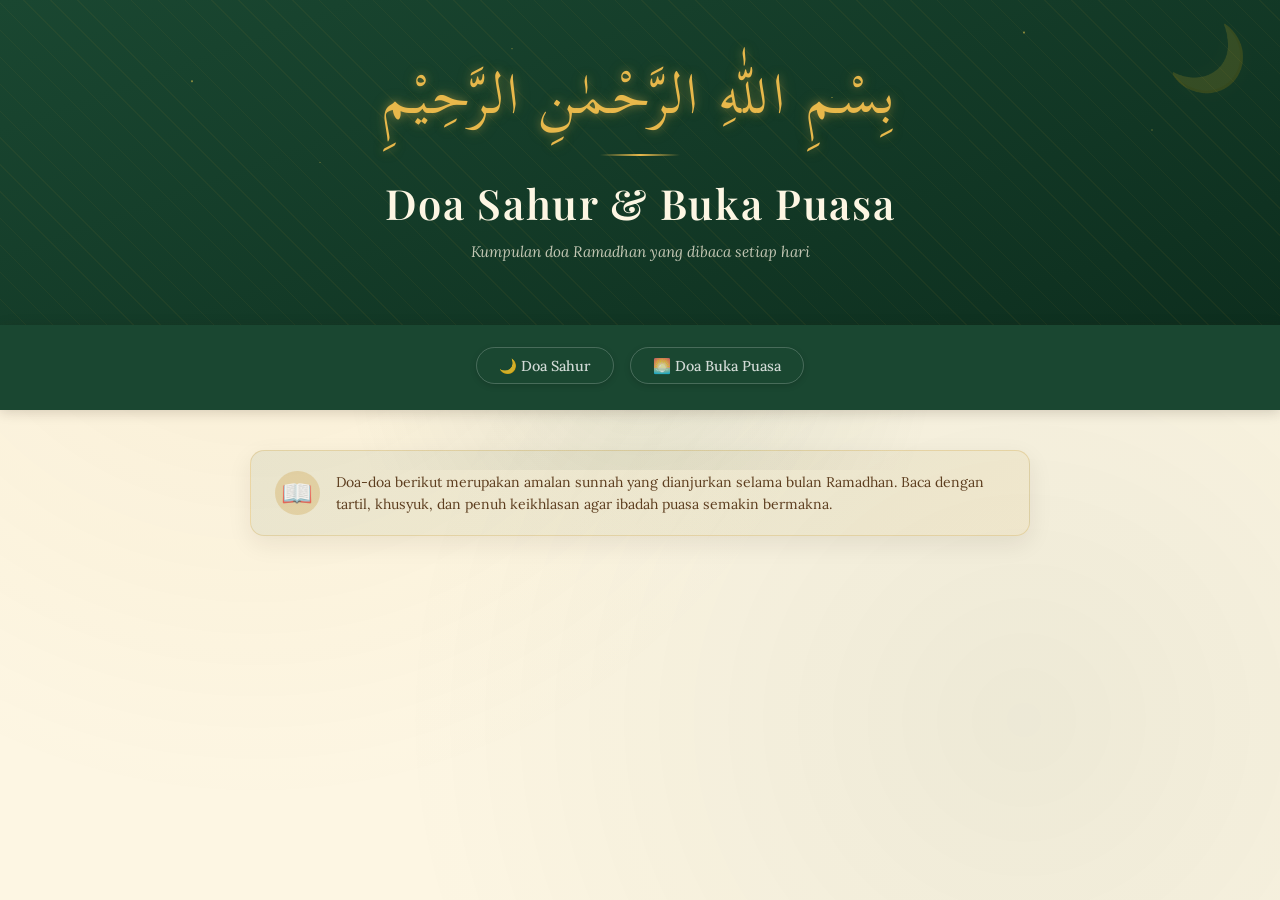
==== index.html @ 4828fefb "add info banner" ====
<!doctype html>
<html lang="id">
  <head>
    <meta charset="UTF-8" />
    <meta name="viewport" content="width=device-width, initial-scale=1.0" />
    <title>Ramadhan 2026</title>
    <link
      href="https://fonts.googleapis.com/css2?family=Scheherazade+New:wght@400;700&family=Lateef:wght@400;700&family=Playfair+Display:ital,wght@0,600;1,400&family=Lora:ital,wght@0,400;0,500;1,400&display=swap"
      rel="stylesheet"
    />
    <link rel="stylesheet" href="public/css/style.css" />
  </head>
  <body>
    <header>
      <div class="header-stars"></div>
      <div class="header-arabic">بِسْمِ اللّٰهِ الرَّحْمٰنِ الرَّحِيْمِ</div>
      <div class="gold-divider"></div>
      <h1>Doa Sahur &amp; Buka Puasa</h1>
      <p class="subtitle">Kumpulan doa Ramadhan yang dibaca setiap hari</p>
    </header>

    <nav class="nav-tabs" aria-label="Navigasi doa">
      <a href="#sahur">🌙 Doa Sahur</a>
      <a href="#buka">🌅 Doa Buka Puasa</a>
    </nav>
    
    <main>
      <div class="info-banner">
        <span class="icon">📖</span>
        <p>
          Doa-doa berikut merupakan amalan sunnah yang dianjurkan selama bulan
          Ramadhan. Baca dengan tartil, khusyuk, dan penuh keikhlasan agar
          ibadah puasa semakin bermakna.
        </p>
      </div>
    </main>
  </body>
</html>
---- public/css/style.css ----
:root {
  --cream: #fdf6e3;
  --parchment: #f5e6c8;
  --gold: #c8972a;
  --gold-lt: #e8b84b;
  --green: #1a4731;
  --green-md: #2d6a4f;
  --green-lt: #52b788;
  --text: #2c1a0e;
  --text-lt: #5c3d1e;
  --shadow: rgba(44, 26, 14, 0.18);
}

*,
*::before,
*::after {
  box-sizing: border-box;
  margin: 0;
  padding: 0;
}
::-webkit-scrollbar {
  width: 0;
}

html {
  scroll-behavior: smooth;
}

body {
  font-family: "Lora", Georgia, serif;
  background-color: var(--cream);
  color: var(--text);
  min-height: 100vh;
  overflow-x: hidden;
}

body::before {
  content: "";
  position: fixed;
  inset: 0;
  background-image:
    radial-gradient(
      circle at 20% 20%,
      rgba(200, 151, 42, 0.08) 0%,
      transparent 50%
    ),
    radial-gradient(
      circle at 80% 80%,
      rgba(29, 71, 49, 0.07) 0%,
      transparent 50%
    );
  pointer-events: none;
  z-index: 0;
}

header {
  position: relative;
  background: linear-gradient(160deg, var(--green) 0%, #0d2e1e 100%);
  color: var(--cream);
  text-align: center;
  padding: 3.5rem 1.5rem 4rem;
  overflow: hidden;
  z-index: 1;
}

header::before {
  content: "";
  position: absolute;
  inset: 0;
  background: repeating-linear-gradient(
    45deg,
    transparent,
    transparent 18px,
    rgba(200, 151, 42, 0.06) 18px,
    rgba(200, 151, 42, 0.06) 19px
  );
}

header::after {
  content: "🌙";
  text-shadow: 0 0 20px rgba(232, 184, 75, 0.2);
  filter: blur(0.5px);
  opacity: 0.08;
  position: absolute;
  top: 1rem;
  right: 2rem;
  font-size: 4rem;
  opacity: 0.15;
  color: var(--gold-lt);
}

.header-stars {
  position: absolute;
  top: 0;
  left: 0;
  right: 0;
  height: 100%;
  background-image:
    radial-gradient(
      1.5px 1.5px at 15% 25%,
      rgba(255, 215, 80, 0.7) 0%,
      transparent 100%
    ),
    radial-gradient(
      1px 1px at 40% 15%,
      rgba(255, 215, 80, 0.5) 0%,
      transparent 100%
    ),
    radial-gradient(
      1px 1px at 65% 30%,
      rgba(255, 215, 80, 0.6) 0%,
      transparent 100%
    ),
    radial-gradient(
      1.5px 1.5px at 80% 10%,
      rgba(255, 215, 80, 0.7) 0%,
      transparent 100%
    ),
    radial-gradient(
      1px 1px at 25% 50%,
      rgba(255, 215, 80, 0.4) 0%,
      transparent 100%
    ),
    radial-gradient(
      1px 1px at 90% 40%,
      rgba(255, 215, 80, 0.5) 0%,
      transparent 100%
    );
  pointer-events: none;
}

.header-arabic {
  font-family: "Scheherazade New", serif;
  text-shadow:
    0 0 8px rgba(232, 184, 75, 0.4),
    0 0 16px rgba(232, 184, 75, 0.25);
  font-size: clamp(2rem, 6vw, 3.5rem);
  color: var(--gold-lt);
  letter-spacing: 0.05em;
  line-height: 1.4;
  margin-bottom: 0.5rem;
  position: relative;
}

header h1 {
  font-family: "Playfair Display", serif;
  font-size: clamp(1.6rem, 4vw, 2.6rem);
  font-weight: 600;
  letter-spacing: 0.04em;
  position: relative;
}

header p.subtitle {
  margin-top: 0.75rem;
  font-size: 0.95rem;
  opacity: 0.75;
  font-style: italic;
  position: relative;
}

.gold-divider {
  width: 80px;
  height: 2px;
  background: linear-gradient(90deg, transparent, var(--gold-lt), transparent);
  margin: 1.2rem auto;
}

.nav-tabs {
  display: flex;
  background: linear-gradient(to bottom, #123d2a 0%, var(--green) 100%);
  justify-content: center;
  gap: 1rem;
  padding: 1.5rem 1rem;
  background: var(--green);
  position: sticky;
  top: 0;
  z-index: 100;
  box-shadow: 0 2px 12px var(--shadow);
}

.nav-tabs a {
  display: inline-flex;
  transform: translateY(-2px);
  box-shadow: 0 2px 6px rgba(0, 0, 0, 0.15);
  align-items: center;
  gap: 0.5rem;
  padding: 0.55rem 1.4rem;
  border-radius: 50px;
  text-decoration: none;
  font-family: "Lora", serif;
  font-size: 0.9rem;
  font-weight: 500;
  color: rgba(255, 255, 255, 0.8);
  border: 1.5px solid rgba(255, 255, 255, 0.2);
  transition: all 0.25s;
}

.nav-tabs a:hover,
.nav-tabs a.active {
  background: var(--gold);
  color: #fff;
  border-color: var(--gold);
  box-shadow: 0 4px 14px rgba(200, 151, 42, 0.35);
}

main {
  position: relative;
  z-index: 1;
  max-width: 820px;
  margin: 0 auto;
  padding: 2.5rem 1.25rem 4rem;
  display: flex;
  flex-direction: column;
  gap: 3rem;
}

main::before {
  content: "";
  position: absolute;
  top: -60px;
  left: 0;
  right: 0;
  height: 120px;
  background: radial-gradient(
    circle at top,
    rgba(29, 71, 49, 0.1),
    transparent 70%
  );
  pointer-events: none;
}

.info-banner {
  box-shadow: 0 8px 24px rgba(44, 26, 14, 0.08);
  background: linear-gradient(
    135deg,
    rgba(29, 71, 49, 0.08),
    rgba(200, 151, 42, 0.08)
  );
  border: 1px solid rgba(200, 151, 42, 0.25);
  border-radius: 14px;
  padding: 1.2rem 1.5rem;
  display: flex;
  align-items: center;
  gap: 1rem;
  font-size: 0.88rem;
  color: var(--text-lt);
  line-height: 1.6;
}

.info-banner span.icon {
  display: inline-flex; 
  align-items: center;
  justify-content: center;
  width: 2.8rem; 
  height: 2.8rem;
  font-size: 1.6rem;
  flex-shrink: 0;
  background: rgba(200, 150, 42, 0.31);
  border-radius: 50%;
  opacity: 0.85;
}
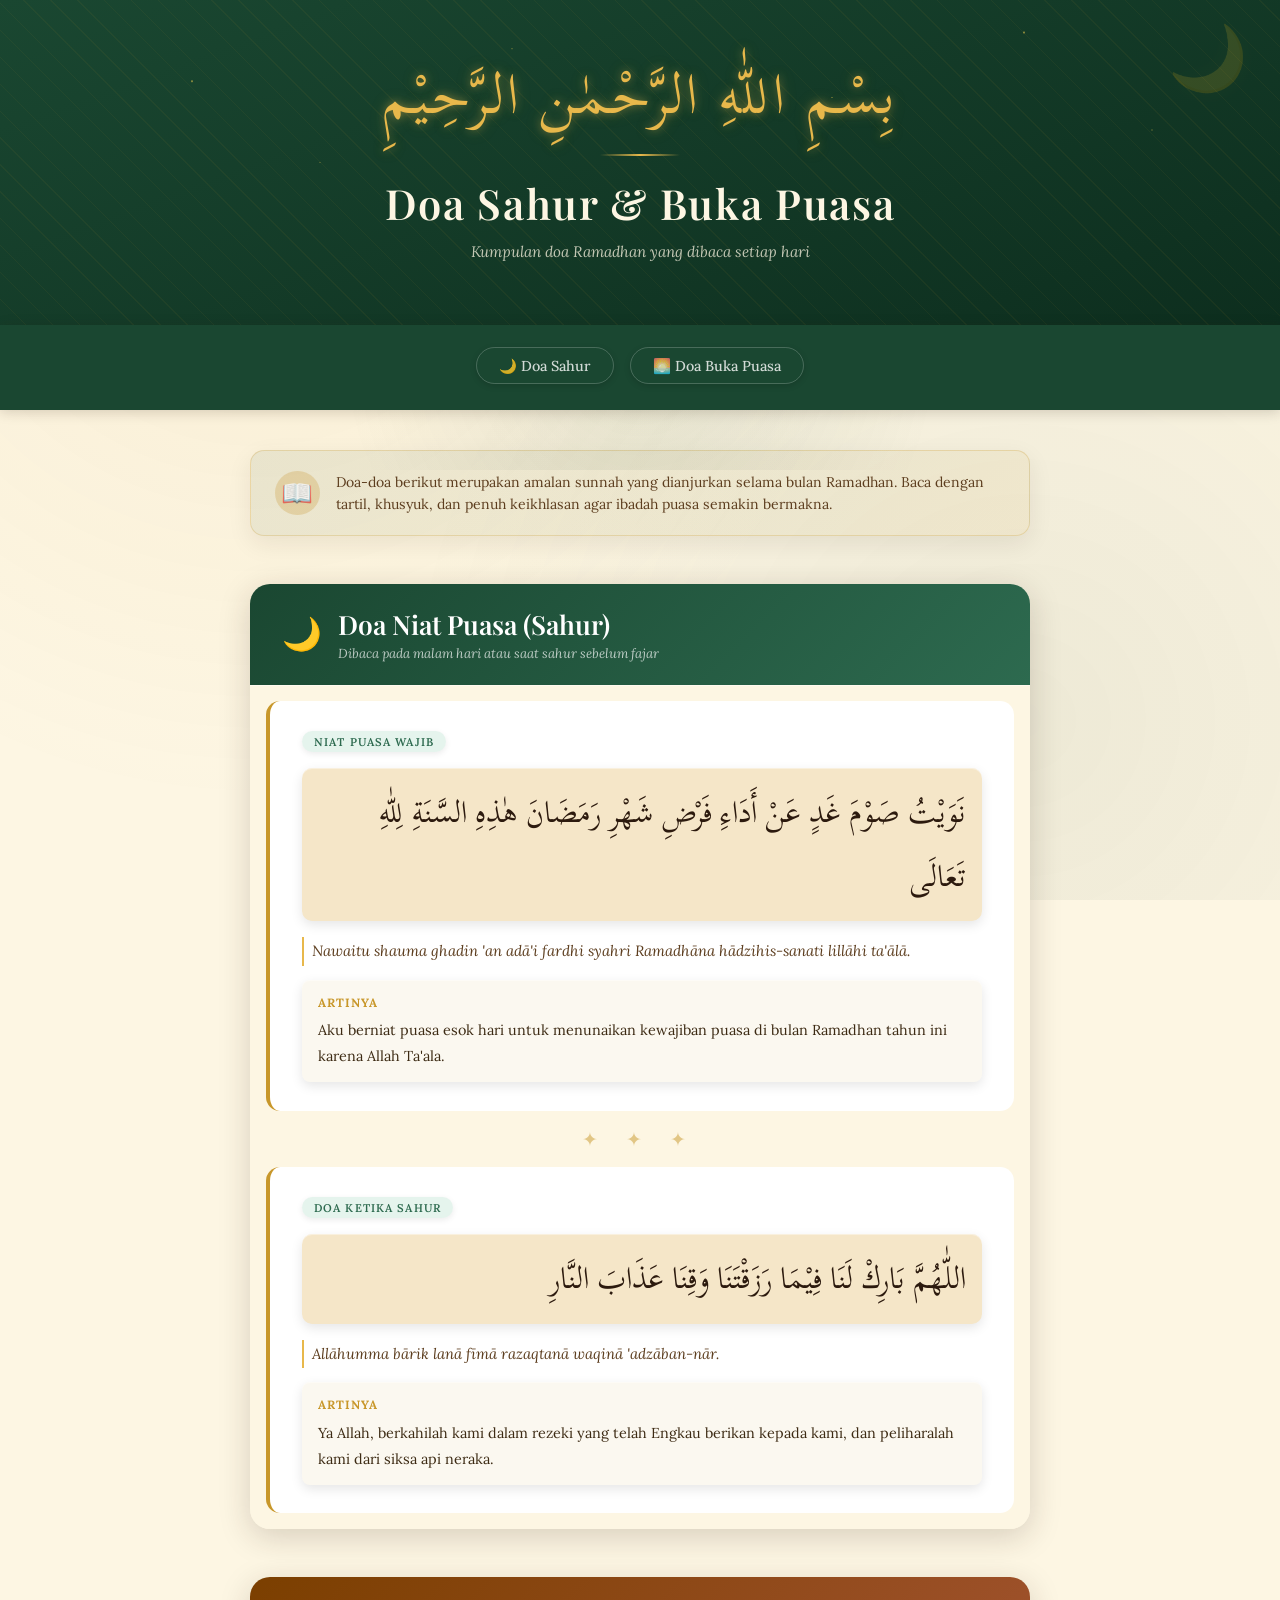
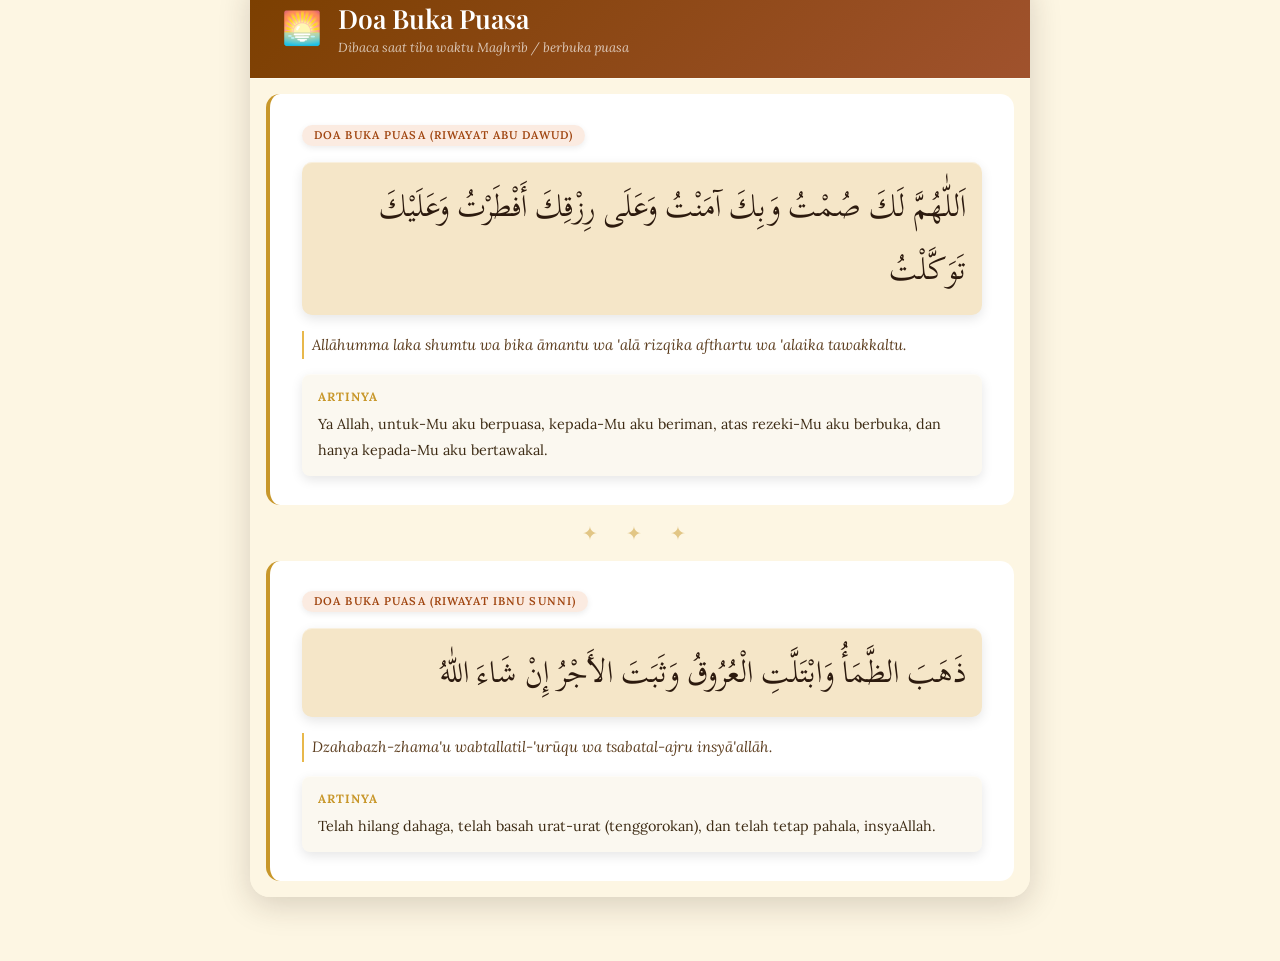
==== commit 53b94a5d: "add doa sahur and buka" ====
--- a/index.html
+++ b/index.html
@@ -23,7 +23,7 @@
       <a href="#sahur">🌙 Doa Sahur</a>
       <a href="#buka">🌅 Doa Buka Puasa</a>
     </nav>
-    
+
     <main>
       <div class="info-banner">
         <span class="icon">📖</span>
@@ -33,6 +33,106 @@
           ibadah puasa semakin bermakna.
         </p>
       </div>
+
+      <section class="doa-section" id="sahur" aria-labelledby="heading-sahur">
+        <div class="section-header section-header--sahur">
+          <div class="section-icon">🌙</div>
+          <div class="section-title-wrap">
+            <h2 id="heading-sahur">Doa Niat Puasa (Sahur)</h2>
+            <p>Dibaca pada malam hari atau saat sahur sebelum fajar</p>
+          </div>
+        </div>
+
+        <div class="section-body">
+          <article class="doa-card doa-card--sahur">
+            <span class="doa-badge doa-badge--sahur">Niat Puasa Wajib</span>
+            <p class="doa-arabic">
+              نَوَيْتُ صَوْمَ غَدٍ عَنْ أَدَاءِ فَرْضِ شَهْرِ رَمَضَانَ هٰذِهِ
+              السَّنَةِ لِلّٰهِ تَعَالَى
+            </p>
+            <p class="doa-latin">
+              Nawaitu shauma ghadin 'an adā'i fardhi syahri Ramadhāna
+              hādzihis-sanati lillāhi ta'ālā.
+            </p>
+            <div class="doa-translation">
+              <strong>Artinya</strong>
+              Aku berniat puasa esok hari untuk menunaikan kewajiban puasa di
+              bulan Ramadhan tahun ini karena Allah Ta'ala.
+            </div>
+          </article>
+
+          <div class="ornament">✦ ✦ ✦</div>
+
+          <article class="doa-card doa-card--sahur">
+            <span class="doa-badge doa-badge--sahur">Doa Ketika Sahur</span>
+            <p class="doa-arabic">
+              اللّٰهُمَّ بَارِكْ لَنَا فِيْمَا رَزَقْتَنَا وَقِنَا عَذَابَ
+              النَّارِ
+            </p>
+            <p class="doa-latin">
+              Allāhumma bārik lanā fīmā razaqtanā waqinā 'adzāban-nār.
+            </p>
+            <div class="doa-translation">
+              <strong>Artinya</strong>
+              Ya Allah, berkahilah kami dalam rezeki yang telah Engkau berikan
+              kepada kami, dan peliharalah kami dari siksa api neraka.
+            </div>
+          </article>
+        </div>
+      </section>
+
+      <section class="doa-section" id="buka" aria-labelledby="heading-buka">
+        <div class="section-header section-header--buka">
+          <div class="section-icon">🌅</div>
+          <div class="section-title-wrap">
+            <h2 id="heading-buka">Doa Buka Puasa</h2>
+            <p>Dibaca saat tiba waktu Maghrib / berbuka puasa</p>
+          </div>
+        </div>
+
+        <div class="section-body">
+          <!-- Doa 1 -->
+          <article class="doa-card doa-card--buka">
+            <span class="doa-badge doa-badge--buka"
+              >Doa Buka Puasa (Riwayat Abu Dawud)</span
+            >
+            <p class="doa-arabic">
+              اَللّٰهُمَّ لَكَ صُمْتُ وَبِكَ آمَنْتُ وَعَلَى رِزْقِكَ أَفْطَرْتُ
+              وَعَلَيْكَ تَوَكَّلْتُ
+            </p>
+            <p class="doa-latin">
+              Allāhumma laka shumtu wa bika āmantu wa 'alā rizqika afthartu wa
+              'alaika tawakkaltu.
+            </p>
+            <div class="doa-translation">
+              <strong>Artinya</strong>
+              Ya Allah, untuk-Mu aku berpuasa, kepada-Mu aku beriman, atas
+              rezeki-Mu aku berbuka, dan hanya kepada-Mu aku bertawakal.
+            </div>
+          </article>
+
+          <div class="ornament">✦ ✦ ✦</div>
+
+          <!-- Doa 2 -->
+          <article class="doa-card doa-card--buka">
+            <span class="doa-badge doa-badge--buka"
+              >Doa Buka Puasa (Riwayat Ibnu Sunni)</span
+            >
+            <p class="doa-arabic">
+              ذَهَبَ الظَّمَأُ وَابْتَلَّتِ الْعُرُوقُ وَثَبَتَ الأَجْرُ إِنْ
+              شَاءَ اللّٰهُ
+            </p>
+            <p class="doa-latin">
+              Dzahabazh-zhama'u wabtallatil-'urūqu wa tsabatal-ajru insyā'allāh.
+            </p>
+            <div class="doa-translation">
+              <strong>Artinya</strong>
+              Telah hilang dahaga, telah basah urat-urat (tenggorokan), dan
+              telah tetap pahala, insyaAllah.
+            </div>
+          </article>
+        </div>
+      </section>
     </main>
   </body>
 </html>
--- a/public/css/style.css
+++ b/public/css/style.css
@@ -248,10 +248,10 @@
 }
 
 .info-banner span.icon {
-  display: inline-flex; 
+  display: inline-flex;
   align-items: center;
   justify-content: center;
-  width: 2.8rem; 
+  width: 2.8rem;
   height: 2.8rem;
   font-size: 1.6rem;
   flex-shrink: 0;
@@ -259,3 +259,151 @@
   border-radius: 50%;
   opacity: 0.85;
 }
+
+.doa-section {
+  border-radius: 20px;
+  overflow: hidden;
+  box-shadow: 0 8px 32px var(--shadow);
+}
+
+.section-header {
+  display: flex;
+  align-items: center;
+  gap: 1rem;
+  padding: 1.4rem 2rem;
+}
+
+.section-header--sahur {
+  background: linear-gradient(135deg, var(--green) 0%, var(--green-md) 100%);
+}
+.section-header--buka {
+  background: linear-gradient(135deg, #7b3f00 0%, #a0522d 100%);
+}
+
+.section-icon {
+  font-size: 2rem;
+  line-height: 1;
+  flex-shrink: 0;
+}
+
+.section-title-wrap h2 {
+  font-family: "Playfair Display", serif;
+  font-size: clamp(1.25rem, 3vw, 1.65rem);
+  color: #fff;
+  font-weight: 600;
+}
+
+.section-title-wrap p {
+  font-size: 0.82rem;
+  color: rgba(255, 255, 255, 0.7);
+  margin-top: 0.2rem;
+  font-style: italic;
+}
+
+.section-body {
+  background: var(--cream);
+  padding: 0.5rem;
+  box-shadow: inset 0 1px 0 rgba(255, 255, 255, 0.4);
+}
+
+article.doa-card {
+  background: #fff;
+  border-radius: 14px;
+  padding: 1.8rem 2rem;
+  margin: 0.5rem;
+  border-left: 4px solid var(--gold);
+  position: relative;
+  transition:
+    transform 0.2s,
+    box-shadow 0.2s;
+}
+
+article.doa-card:hover {
+  transform: translateY(-2px);
+  box-shadow: 0 6px 24px rgba(200, 151, 42, 0.18);
+}
+
+.doa-card--sahur {
+  border-left-color: var(--green-lt);
+}
+.doa-card--buka {
+  border-left-color: #e07b39;
+}
+
+.doa-badge {
+  display: inline-block;
+  font-size: 0.7rem;
+  font-weight: 600;
+  letter-spacing: 0.1em;
+  text-transform: uppercase;
+  padding: 0.22rem 0.75rem;
+  border-radius: 50px;
+  margin-bottom: 1rem;
+  box-shadow: 0 2px 6px rgba(0,0,0,0.08);
+}
+
+.doa-badge--sahur {
+  background: rgba(82, 183, 136, 0.15);
+  color: var(--green-md);
+}
+.doa-badge--buka {
+  background: rgba(224, 123, 57, 0.15);
+  color: #a04510;
+}
+
+.doa-arabic {
+  font-family: "Scheherazade New", serif;
+  font-size: clamp(1.45rem, 3.5vw, 1.9rem);
+  line-height: 2.1;
+  direction: rtl;
+  text-align: right;
+  color: var(--text);
+  margin-bottom: 1rem;
+  padding: 0.8rem 1rem;
+  background: var(--parchment);
+  border-radius: 10px;
+  box-shadow:
+    inset 0 1px 0 rgba(255, 255, 255, 0.4),
+    0 4px 12px rgba(0, 0, 0, 0.10);
+}
+
+.doa-latin {
+  font-style: italic;
+  font-size: 0.93rem;
+  color: var(--text-lt);
+  line-height: 1.9;
+  margin-bottom: 0.9rem;
+  padding-left: 0.5rem;
+  border-left: 2px solid var(--gold-lt);
+  
+}
+
+.doa-translation {
+  font-size: 0.9rem;
+  color: #3d2b14;
+  line-height: 1.8;
+  background: rgba(200, 151, 42, 0.07);
+  border-radius: 8px;
+  padding: 0.75rem 1rem;
+  box-shadow:
+    inset 0 1px 0 rgba(255, 255, 255, 0.4),
+    0 4px 12px rgba(0, 0, 0, 0.10);
+}
+
+.doa-translation strong {
+  display: block;
+  font-size: 0.75rem;
+  letter-spacing: 0.09em;
+  text-transform: uppercase;
+  color: var(--gold);
+  margin-bottom: 0.3rem;
+}
+
+.ornament {
+  text-align: center;
+  color: var(--gold);
+  font-size: 1.2rem;
+  letter-spacing: 0.6em;
+  padding: 0.5rem 0;
+  opacity: 0.5;
+}
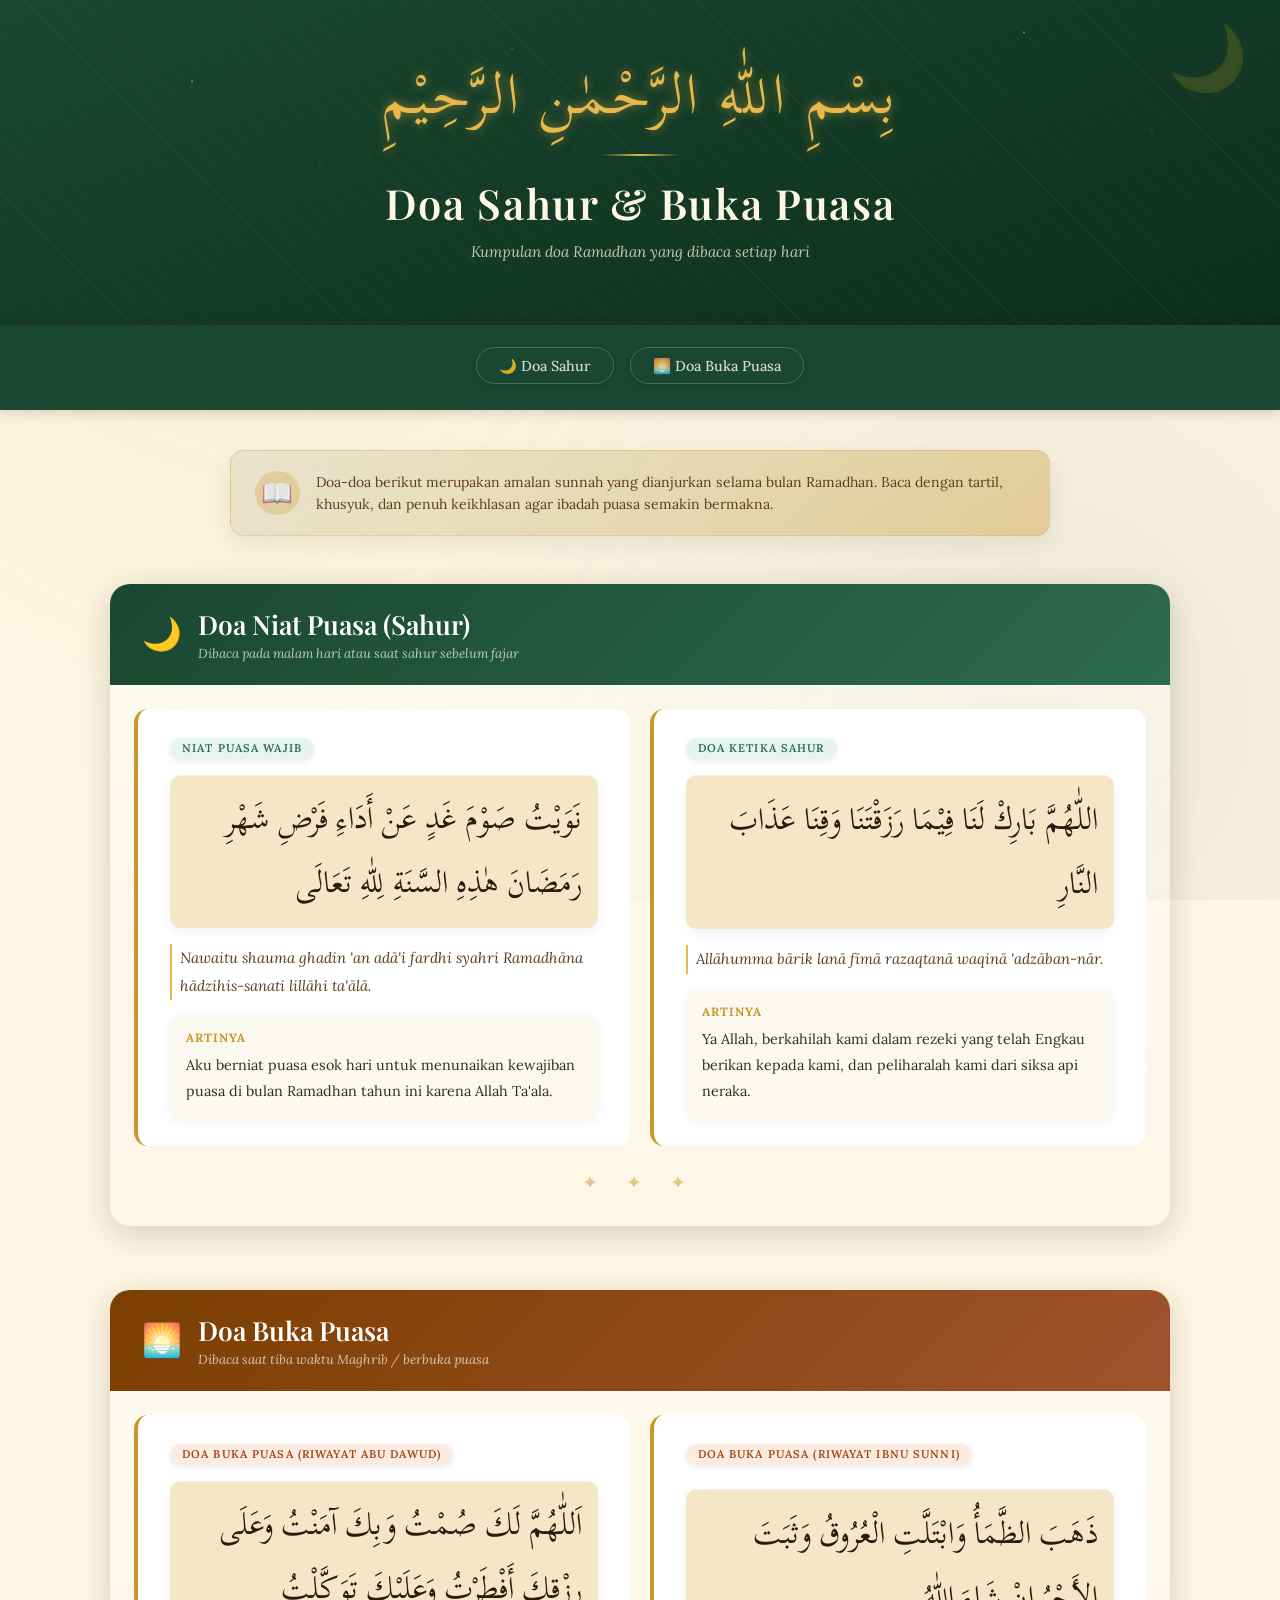
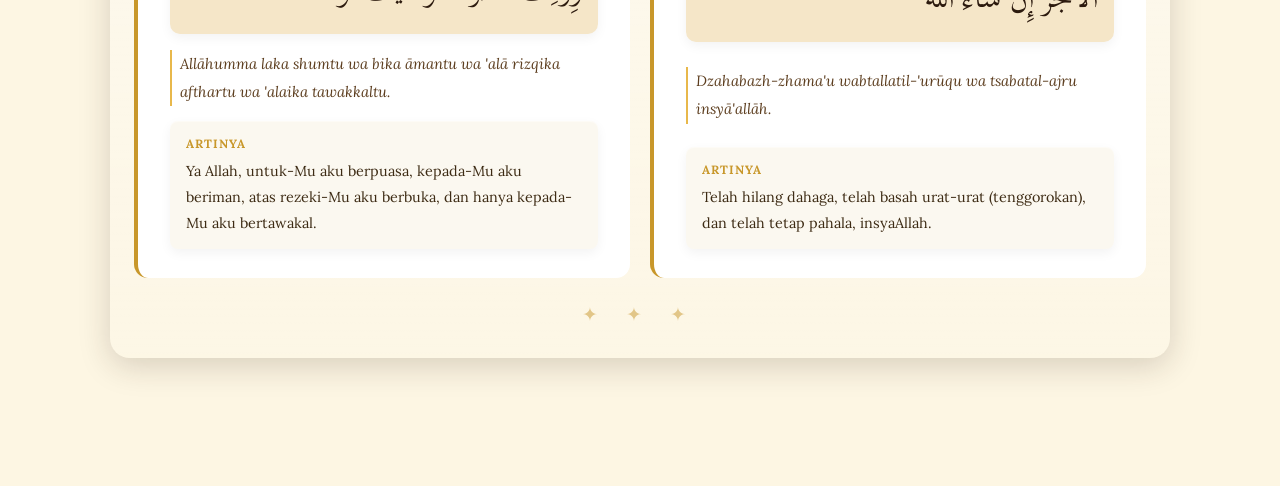
==== commit c9348a0c: "changed layout doa" ====
--- a/index.html
+++ b/index.html
@@ -25,114 +25,122 @@
     </nav>
 
     <main>
-      <div class="info-banner">
-        <span class="icon">📖</span>
-        <p>
-          Doa-doa berikut merupakan amalan sunnah yang dianjurkan selama bulan
-          Ramadhan. Baca dengan tartil, khusyuk, dan penuh keikhlasan agar
-          ibadah puasa semakin bermakna.
-        </p>
+      <div class="container-narrow">
+        <div class="info-banner">
+          <span class="icon">📖</span>
+          <p>
+            Doa-doa berikut merupakan amalan sunnah yang dianjurkan selama bulan
+            Ramadhan. Baca dengan tartil, khusyuk, dan penuh keikhlasan agar
+            ibadah puasa semakin bermakna.
+          </p>
+        </div>
       </div>
 
-      <section class="doa-section" id="sahur" aria-labelledby="heading-sahur">
-        <div class="section-header section-header--sahur">
-          <div class="section-icon">🌙</div>
-          <div class="section-title-wrap">
-            <h2 id="heading-sahur">Doa Niat Puasa (Sahur)</h2>
-            <p>Dibaca pada malam hari atau saat sahur sebelum fajar</p>
+      <div class="container-wide">
+        <section class="doa-section" id="sahur" aria-labelledby="heading-sahur">
+          <div class="section-header section-header--sahur">
+            <div class="section-icon">🌙</div>
+            <div class="section-title-wrap">
+              <h2 id="heading-sahur">Doa Niat Puasa (Sahur)</h2>
+              <p>Dibaca pada malam hari atau saat sahur sebelum fajar</p>
+            </div>
           </div>
-        </div>
 
-        <div class="section-body">
-          <article class="doa-card doa-card--sahur">
-            <span class="doa-badge doa-badge--sahur">Niat Puasa Wajib</span>
-            <p class="doa-arabic">
-              نَوَيْتُ صَوْمَ غَدٍ عَنْ أَدَاءِ فَرْضِ شَهْرِ رَمَضَانَ هٰذِهِ
-              السَّنَةِ لِلّٰهِ تَعَالَى
-            </p>
-            <p class="doa-latin">
-              Nawaitu shauma ghadin 'an adā'i fardhi syahri Ramadhāna
-              hādzihis-sanati lillāhi ta'ālā.
-            </p>
-            <div class="doa-translation">
-              <strong>Artinya</strong>
-              Aku berniat puasa esok hari untuk menunaikan kewajiban puasa di
-              bulan Ramadhan tahun ini karena Allah Ta'ala.
+          <div class="section-body">
+            <div class="doa-grid">
+              <article class="doa-card doa-card--sahur">
+                <span class="doa-badge doa-badge--sahur">Niat Puasa Wajib</span>
+                <p class="doa-arabic">
+                  نَوَيْتُ صَوْمَ غَدٍ عَنْ أَدَاءِ فَرْضِ شَهْرِ رَمَضَانَ
+                  هٰذِهِ السَّنَةِ لِلّٰهِ تَعَالَى
+                </p>
+                <p class="doa-latin">
+                  Nawaitu shauma ghadin 'an adā'i fardhi syahri Ramadhāna
+                  hādzihis-sanati lillāhi ta'ālā.
+                </p>
+                <div class="doa-translation">
+                  <strong>Artinya</strong>
+                  Aku berniat puasa esok hari untuk menunaikan kewajiban puasa
+                  di bulan Ramadhan tahun ini karena Allah Ta'ala.
+                </div>
+              </article>
+
+              <article class="doa-card doa-card--sahur">
+                <span class="doa-badge doa-badge--sahur">Doa Ketika Sahur</span>
+                <p class="doa-arabic">
+                  اللّٰهُمَّ بَارِكْ لَنَا فِيْمَا رَزَقْتَنَا وَقِنَا عَذَابَ
+                  النَّارِ
+                </p>
+                <p class="doa-latin">
+                  Allāhumma bārik lanā fīmā razaqtanā waqinā 'adzāban-nār.
+                </p>
+                <div class="doa-translation">
+                  <strong>Artinya</strong>
+                  Ya Allah, berkahilah kami dalam rezeki yang telah Engkau
+                  berikan kepada kami, dan peliharalah kami dari siksa api
+                  neraka.
+                </div>
+              </article>
             </div>
-          </article>
 
-          <div class="ornament">✦ ✦ ✦</div>
+            <div class="ornament">✦ ✦ ✦</div>
+          </div>
+        </section>
 
-          <article class="doa-card doa-card--sahur">
-            <span class="doa-badge doa-badge--sahur">Doa Ketika Sahur</span>
-            <p class="doa-arabic">
-              اللّٰهُمَّ بَارِكْ لَنَا فِيْمَا رَزَقْتَنَا وَقِنَا عَذَابَ
-              النَّارِ
-            </p>
-            <p class="doa-latin">
-              Allāhumma bārik lanā fīmā razaqtanā waqinā 'adzāban-nār.
-            </p>
-            <div class="doa-translation">
-              <strong>Artinya</strong>
-              Ya Allah, berkahilah kami dalam rezeki yang telah Engkau berikan
-              kepada kami, dan peliharalah kami dari siksa api neraka.
+        <section class="doa-section" id="buka" aria-labelledby="heading-buka">
+          <div class="section-header section-header--buka">
+            <div class="section-icon">🌅</div>
+            <div class="section-title-wrap">
+              <h2 id="heading-buka">Doa Buka Puasa</h2>
+              <p>Dibaca saat tiba waktu Maghrib / berbuka puasa</p>
             </div>
-          </article>
-        </div>
-      </section>
+          </div>
 
-      <section class="doa-section" id="buka" aria-labelledby="heading-buka">
-        <div class="section-header section-header--buka">
-          <div class="section-icon">🌅</div>
-          <div class="section-title-wrap">
-            <h2 id="heading-buka">Doa Buka Puasa</h2>
-            <p>Dibaca saat tiba waktu Maghrib / berbuka puasa</p>
+          <div class="section-body">
+            <div class="doa-grid">
+              <article class="doa-card doa-card--buka">
+                <span class="doa-badge doa-badge--buka"
+                  >Doa Buka Puasa (Riwayat Abu Dawud)</span
+                >
+                <p class="doa-arabic">
+                  اَللّٰهُمَّ لَكَ صُمْتُ وَبِكَ آمَنْتُ وَعَلَى رِزْقِكَ
+                  أَفْطَرْتُ وَعَلَيْكَ تَوَكَّلْتُ
+                </p>
+                <p class="doa-latin">
+                  Allāhumma laka shumtu wa bika āmantu wa 'alā rizqika afthartu
+                  wa 'alaika tawakkaltu.
+                </p>
+                <div class="doa-translation">
+                  <strong>Artinya</strong>
+                  Ya Allah, untuk-Mu aku berpuasa, kepada-Mu aku beriman, atas
+                  rezeki-Mu aku berbuka, dan hanya kepada-Mu aku bertawakal.
+                </div>
+              </article>
+
+              <article class="doa-card doa-card--buka">
+                <span class="doa-badge doa-badge--buka"
+                  >Doa Buka Puasa (Riwayat Ibnu Sunni)</span
+                >
+                <p class="doa-arabic">
+                  ذَهَبَ الظَّمَأُ وَابْتَلَّتِ الْعُرُوقُ وَثَبَتَ الأَجْرُ
+                  إِنْ شَاءَ اللّٰهُ
+                </p>
+                <p class="doa-latin">
+                  Dzahabazh-zhama'u wabtallatil-'urūqu wa tsabatal-ajru
+                  insyā'allāh.
+                </p>
+                <div class="doa-translation">
+                  <strong>Artinya</strong>
+                  Telah hilang dahaga, telah basah urat-urat (tenggorokan), dan
+                  telah tetap pahala, insyaAllah.
+                </div>
+              </article>
+            </div>
+
+            <div class="ornament">✦ ✦ ✦</div>
           </div>
-        </div>
-
-        <div class="section-body">
-          <!-- Doa 1 -->
-          <article class="doa-card doa-card--buka">
-            <span class="doa-badge doa-badge--buka"
-              >Doa Buka Puasa (Riwayat Abu Dawud)</span
-            >
-            <p class="doa-arabic">
-              اَللّٰهُمَّ لَكَ صُمْتُ وَبِكَ آمَنْتُ وَعَلَى رِزْقِكَ أَفْطَرْتُ
-              وَعَلَيْكَ تَوَكَّلْتُ
-            </p>
-            <p class="doa-latin">
-              Allāhumma laka shumtu wa bika āmantu wa 'alā rizqika afthartu wa
-              'alaika tawakkaltu.
-            </p>
-            <div class="doa-translation">
-              <strong>Artinya</strong>
-              Ya Allah, untuk-Mu aku berpuasa, kepada-Mu aku beriman, atas
-              rezeki-Mu aku berbuka, dan hanya kepada-Mu aku bertawakal.
-            </div>
-          </article>
-
-          <div class="ornament">✦ ✦ ✦</div>
-
-          <!-- Doa 2 -->
-          <article class="doa-card doa-card--buka">
-            <span class="doa-badge doa-badge--buka"
-              >Doa Buka Puasa (Riwayat Ibnu Sunni)</span
-            >
-            <p class="doa-arabic">
-              ذَهَبَ الظَّمَأُ وَابْتَلَّتِ الْعُرُوقُ وَثَبَتَ الأَجْرُ إِنْ
-              شَاءَ اللّٰهُ
-            </p>
-            <p class="doa-latin">
-              Dzahabazh-zhama'u wabtallatil-'urūqu wa tsabatal-ajru insyā'allāh.
-            </p>
-            <div class="doa-translation">
-              <strong>Artinya</strong>
-              Telah hilang dahaga, telah basah urat-urat (tenggorokan), dan
-              telah tetap pahala, insyaAllah.
-            </div>
-          </article>
-        </div>
-      </section>
+        </section>
+      </div>
     </main>
   </body>
 </html>
--- a/public/css/style.css
+++ b/public/css/style.css
@@ -206,12 +206,22 @@
 main {
   position: relative;
   z-index: 1;
-  max-width: 820px;
   margin: 0 auto;
   padding: 2.5rem 1.25rem 4rem;
   display: flex;
   flex-direction: column;
   gap: 3rem;
+}
+
+.container-narrow {
+  max-width: 820px;
+  margin: 0 auto;
+}
+
+.container-wide {
+  max-width: 1100px;
+  margin: 0 auto;
+  padding: 0 1.25rem;
 }
 
 main::before {
@@ -221,11 +231,6 @@
   left: 0;
   right: 0;
   height: 120px;
-  background: radial-gradient(
-    circle at top,
-    rgba(29, 71, 49, 0.1),
-    transparent 70%
-  );
   pointer-events: none;
 }
 
@@ -234,7 +239,7 @@
   background: linear-gradient(
     135deg,
     rgba(29, 71, 49, 0.08),
-    rgba(200, 151, 42, 0.08)
+    rgba(200, 151, 42, 0.38)
   );
   border: 1px solid rgba(200, 151, 42, 0.25);
   border-radius: 14px;
@@ -263,7 +268,15 @@
 .doa-section {
   border-radius: 20px;
   overflow: hidden;
+  margin-bottom: 4rem;
   box-shadow: 0 8px 32px var(--shadow);
+}
+
+.doa-grid {
+  display: grid;
+  grid-template-columns: repeat(2, 1fr);
+  gap: 1.2rem;
+  align-items: stretch;
 }
 
 .section-header {
@@ -302,15 +315,22 @@
 
 .section-body {
   background: var(--cream);
-  padding: 0.5rem;
+  padding: 1.5rem;
+  background: linear-gradient(
+    to bottom,
+    rgba(255,255,255,0.4),
+    rgba(255,255,255,0.1)
+  );
   box-shadow: inset 0 1px 0 rgba(255, 255, 255, 0.4);
 }
 
 article.doa-card {
   background: #fff;
   border-radius: 14px;
+  display: flex;
+  flex-direction: column;
+  justify-content: space-between;
   padding: 1.8rem 2rem;
-  margin: 0.5rem;
   border-left: 4px solid var(--gold);
   position: relative;
   transition:
@@ -333,13 +353,15 @@
 .doa-badge {
   display: inline-block;
   font-size: 0.7rem;
+  align-self: flex-start;
+  width: fit-content;
   font-weight: 600;
   letter-spacing: 0.1em;
   text-transform: uppercase;
   padding: 0.22rem 0.75rem;
   border-radius: 50px;
   margin-bottom: 1rem;
-  box-shadow: 0 2px 6px rgba(0,0,0,0.08);
+  box-shadow: 0 2px 6px rgba(0, 0, 0, 0.08);
 }
 
 .doa-badge--sahur {
@@ -364,7 +386,7 @@
   border-radius: 10px;
   box-shadow:
     inset 0 1px 0 rgba(255, 255, 255, 0.4),
-    0 4px 12px rgba(0, 0, 0, 0.10);
+    0 4px 12px rgba(0, 0, 0, 0.05);
 }
 
 .doa-latin {
@@ -375,7 +397,6 @@
   margin-bottom: 0.9rem;
   padding-left: 0.5rem;
   border-left: 2px solid var(--gold-lt);
-  
 }
 
 .doa-translation {
@@ -387,7 +408,7 @@
   padding: 0.75rem 1rem;
   box-shadow:
     inset 0 1px 0 rgba(255, 255, 255, 0.4),
-    0 4px 12px rgba(0, 0, 0, 0.10);
+    0 4px 12px rgba(0, 0, 0, 0.05);
 }
 
 .doa-translation strong {
@@ -406,4 +427,11 @@
   letter-spacing: 0.6em;
   padding: 0.5rem 0;
   opacity: 0.5;
-}
+  margin-top: 1rem;
+}
+
+@media (max-width: 768px) {
+  .doa-grid {
+    grid-template-columns: 1fr;
+  }
+}
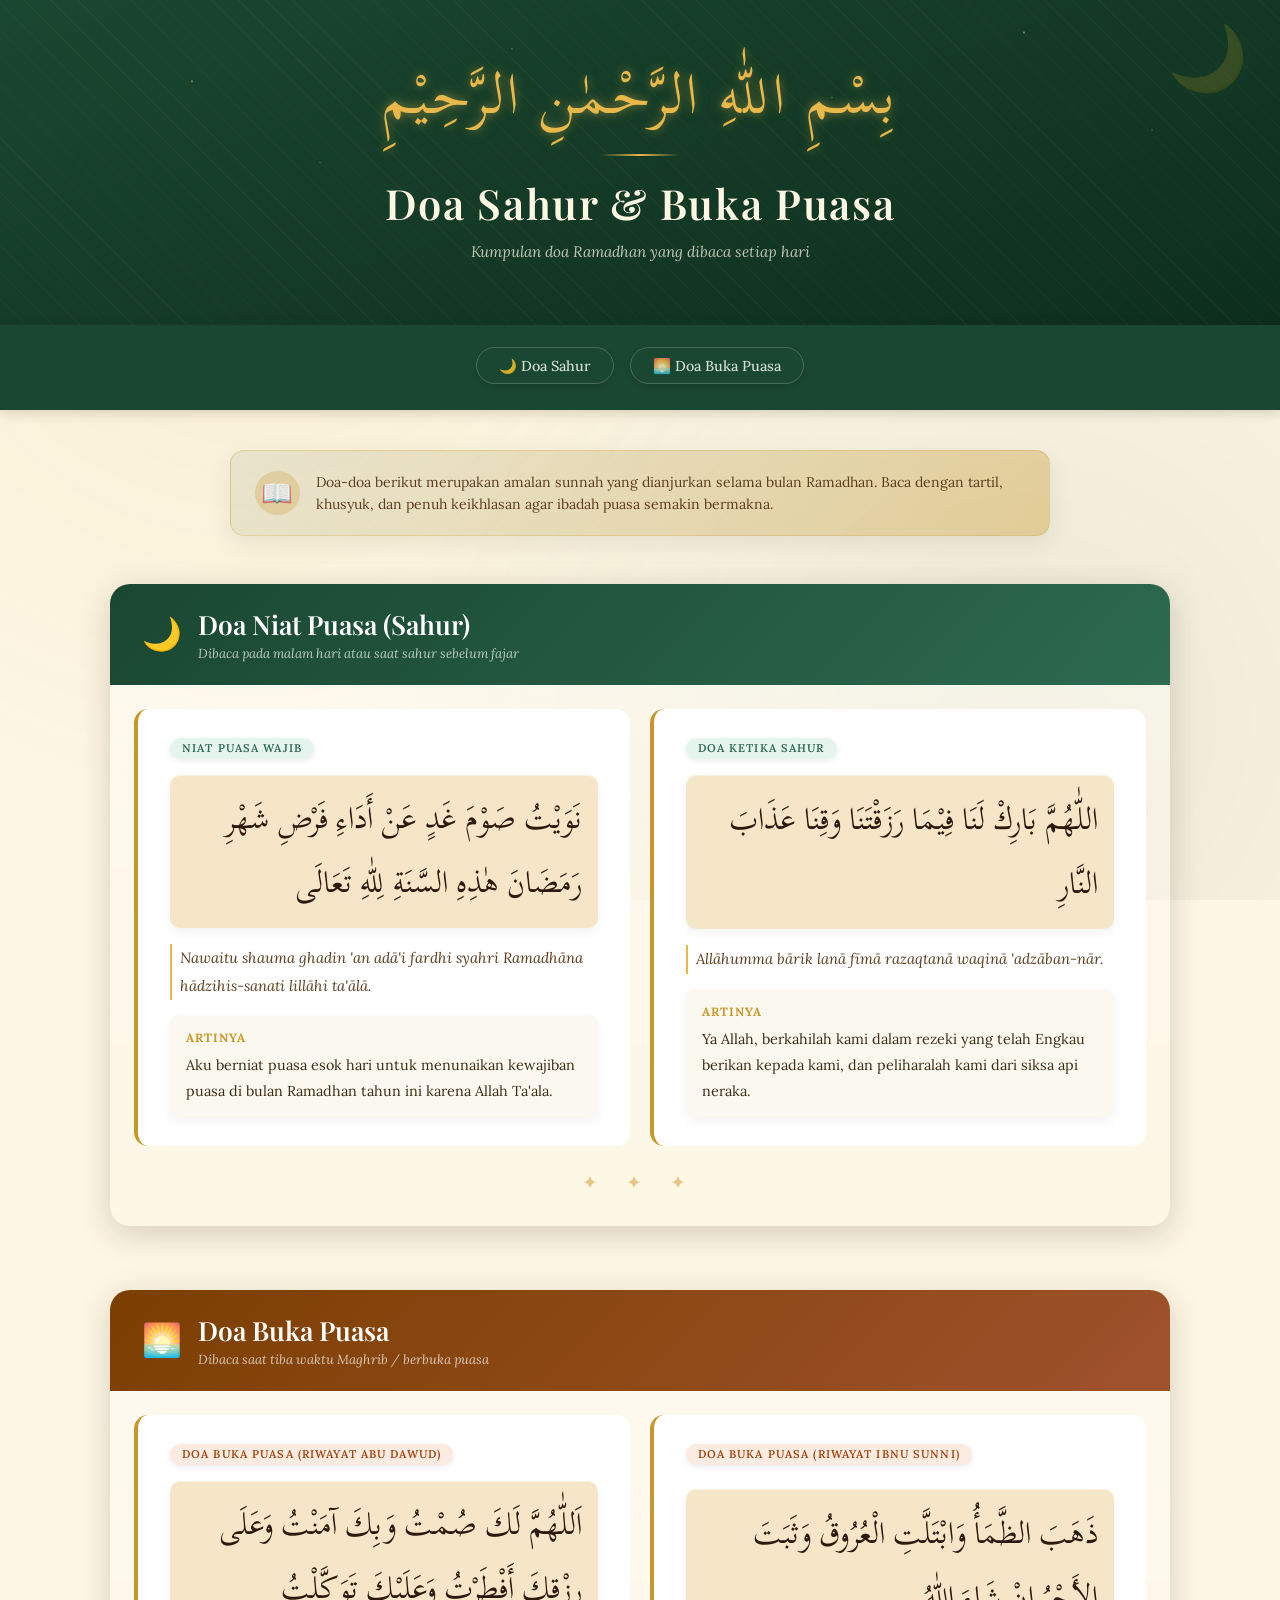
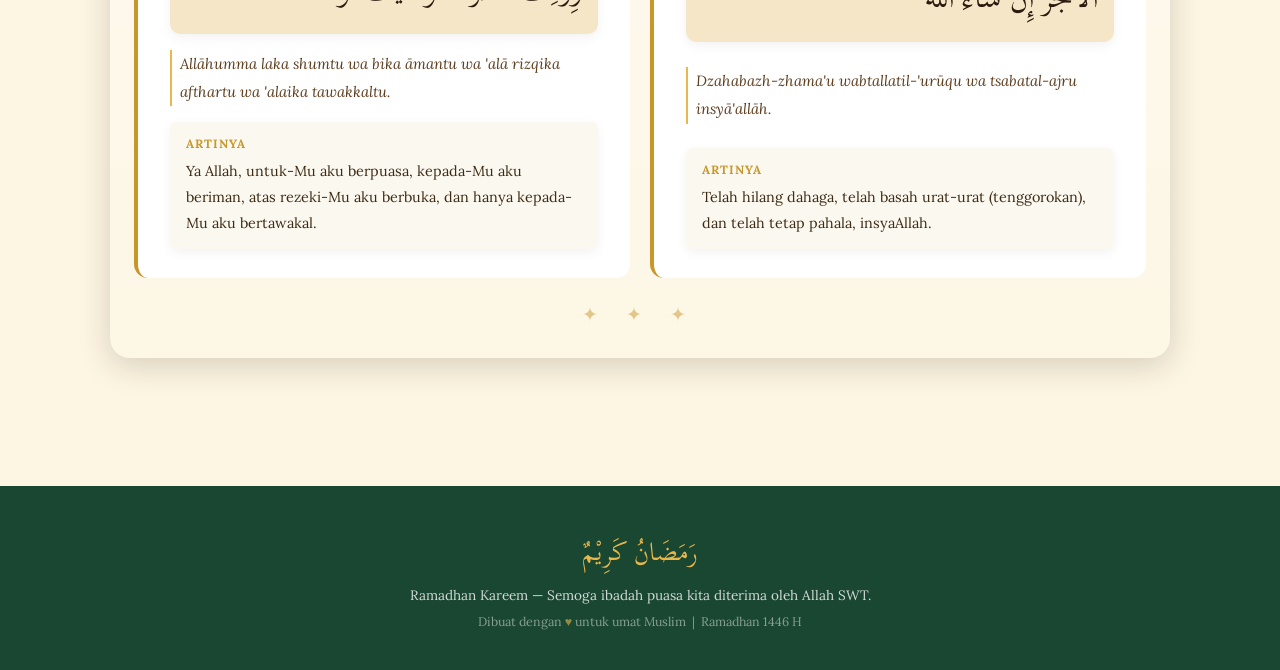
==== commit 5e1743f5: "add footer" ====
--- a/index.html
+++ b/index.html
@@ -142,5 +142,14 @@
         </section>
       </div>
     </main>
+
+    <footer>
+      <div class="footer-arabic">رَمَضَانُ كَرِيْمٌ</div>
+      <p>Ramadhan Kareem — Semoga ibadah puasa kita diterima oleh Allah SWT.</p>
+      <p style="margin-top: 0.6rem; font-size: 0.78rem; opacity: 0.6">
+        Dibuat dengan <span class="heart">♥</span> untuk umat Muslim
+        &nbsp;|&nbsp; Ramadhan 1446 H
+      </p>
+    </footer>
   </body>
 </html>
--- a/public/css/style.css
+++ b/public/css/style.css
@@ -318,8 +318,8 @@
   padding: 1.5rem;
   background: linear-gradient(
     to bottom,
-    rgba(255,255,255,0.4),
-    rgba(255,255,255,0.1)
+    rgba(255, 255, 255, 0.4),
+    rgba(255, 255, 255, 0.1)
   );
   box-shadow: inset 0 1px 0 rgba(255, 255, 255, 0.4);
 }
@@ -430,8 +430,73 @@
   margin-top: 1rem;
 }
 
+footer {
+  position: relative;
+  z-index: 1;
+  background: var(--green);
+  color: rgba(255, 255, 255, 0.8);
+  text-align: center;
+  padding: 2.5rem 1.5rem;
+}
+
+footer .footer-arabic {
+  font-family: "Scheherazade New", serif;
+  font-size: 1.6rem;
+  color: var(--gold-lt);
+  margin-bottom: 0.5rem;
+}
+
+footer p {
+  font-size: 0.85rem;
+  margin-top: 0.4rem;
+}
+footer .heart {
+  color: var(--gold-lt);
+}
+
+.info-banner {
+  animation: fadeUp 0.6s 0.1s ease both;
+}
+
+.doa-section {
+  animation: fadeUp 0.6s ease both;
+}
+.doa-section:nth-child(2) {
+  animation-delay: 0.15s;
+}
+.doa-section:nth-child(3) {
+  animation-delay: 0.28s;
+}
+
 @media (max-width: 768px) {
   .doa-grid {
     grid-template-columns: 1fr;
   }
-}
+  .section-header {
+    padding: 1.1rem 1.2rem;
+    gap: 0.7rem;
+  }
+  article.doa-card {
+    padding: 1.4rem 1.2rem;
+    margin: 0.35rem;
+  }
+  .doa-arabic {
+    font-size: 1.3rem;
+    line-height: 2;
+  }
+  .nav-tabs a {
+    font-size: 0.8rem;
+    padding: 0.45rem 1rem;
+  }
+}
+
+@keyframes fadeUp {
+  from {
+    opacity: 0;
+    transform: translateY(24px);
+  }
+  to {
+    opacity: 1;
+    transform: translateY(0);
+  }
+}
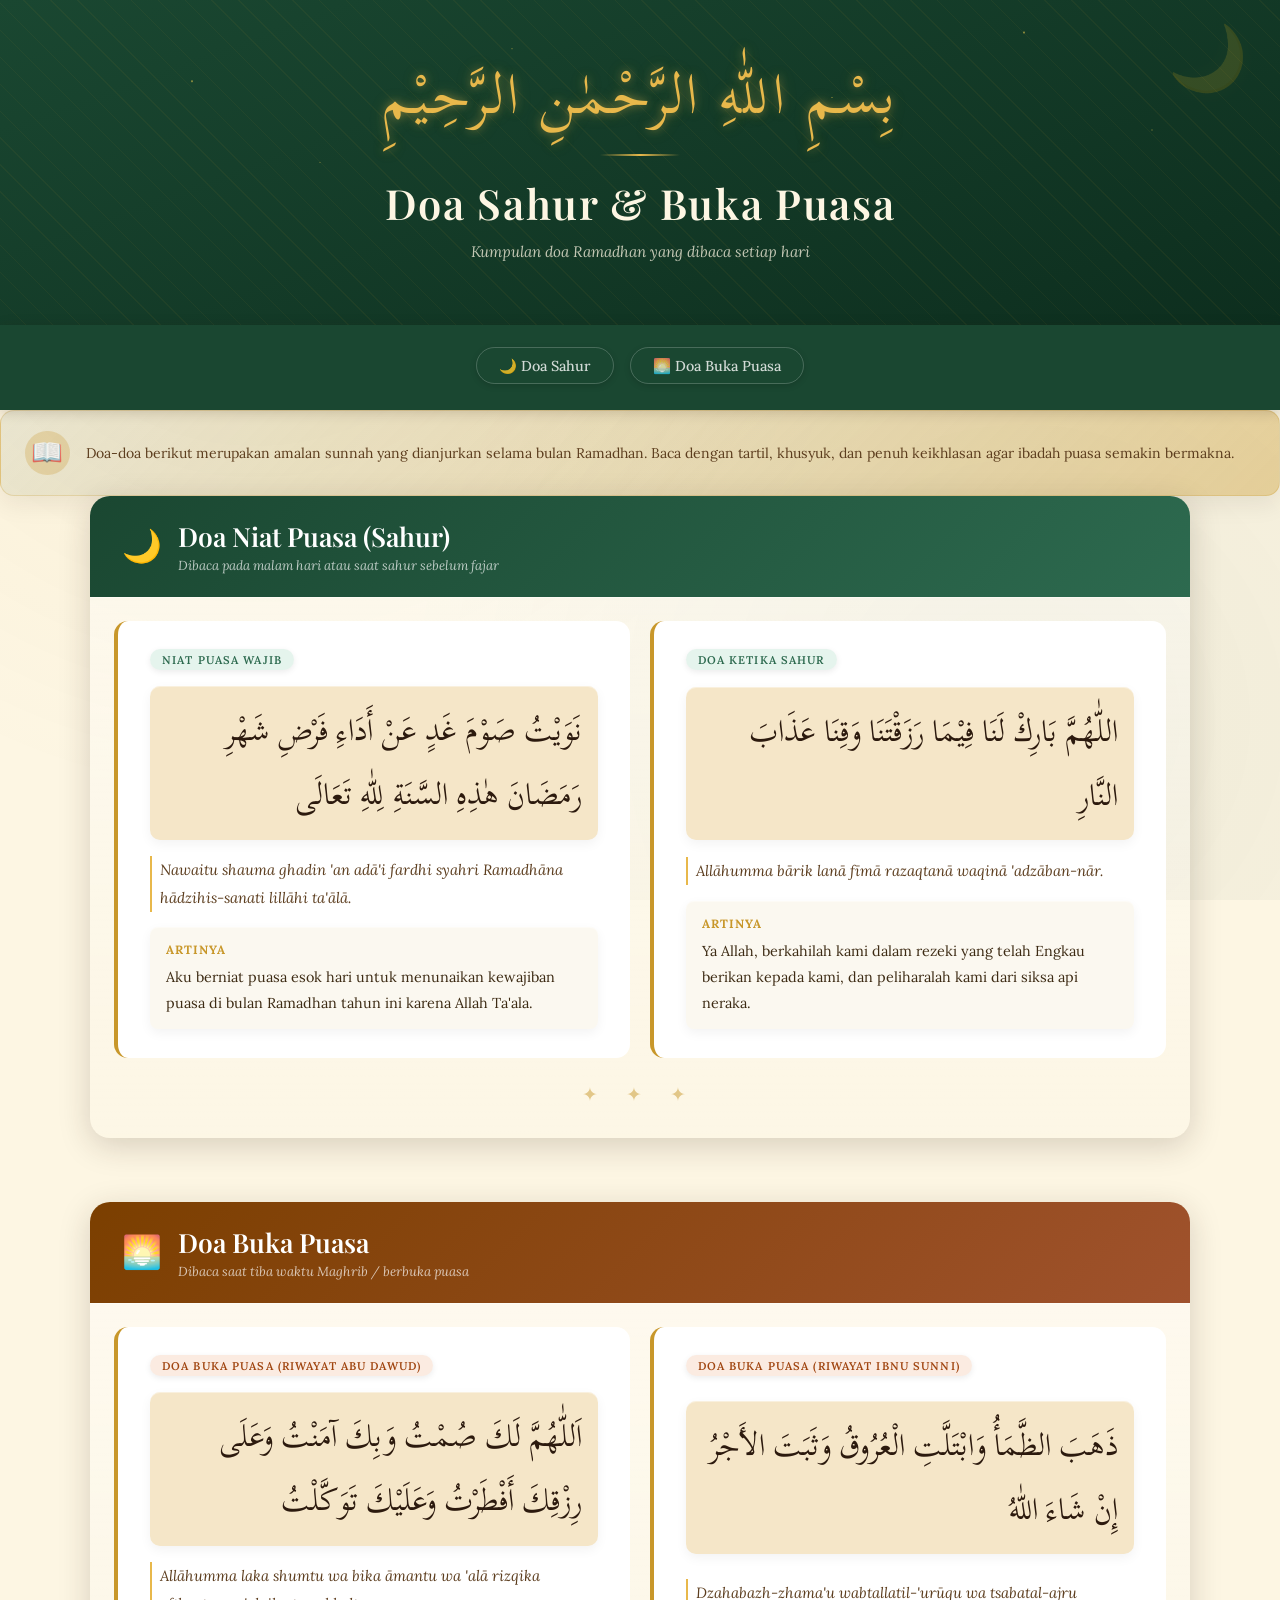
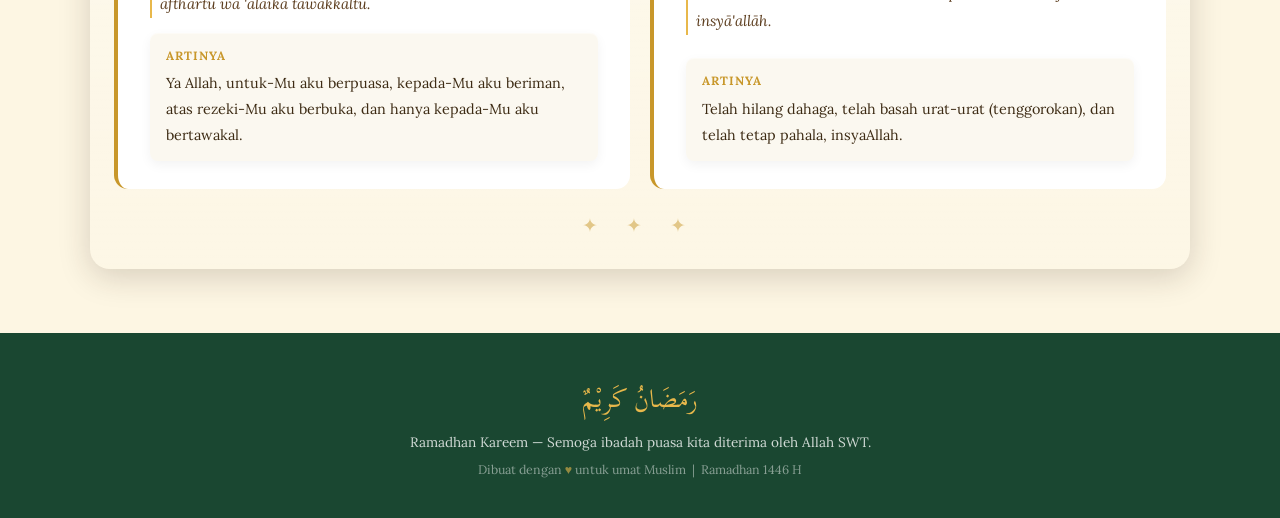
==== commit ca859108: "setup misi 2 zikir" ====
--- a/index.html
+++ b/index.html
@@ -18,6 +18,8 @@
       <h1>Doa Sahur &amp; Buka Puasa</h1>
       <p class="subtitle">Kumpulan doa Ramadhan yang dibaca setiap hari</p>
     </header>
+
+    
 
     <nav class="nav-tabs" aria-label="Navigasi doa">
       <a href="#sahur">🌙 Doa Sahur</a>
--- a/public/css/style.css
+++ b/public/css/style.css
@@ -203,7 +203,22 @@
   box-shadow: 0 4px 14px rgba(200, 151, 42, 0.35);
 }
 
-main {
+.nav-tabs--sub {
+  background: linear-gradient(to bottom, #1a4731 0%, #163d2a 100%);
+  padding: .75rem 1rem;
+  gap: .75rem;
+  box-shadow: 0 4px 12px var(--shadow);
+  position: sticky;
+  top: 64px;
+}
+
+.nav-tabs--sub a {
+  font-size: .82rem;
+  padding: .35rem 1rem;
+  opacity: .8;
+}
+
+
   position: relative;
   z-index: 1;
   margin: 0 auto;
@@ -221,7 +236,6 @@
 .container-wide {
   max-width: 1100px;
   margin: 0 auto;
-  padding: 0 1.25rem;
 }
 
 main::before {
@@ -469,6 +483,7 @@
 }
 
 @media (max-width: 768px) {
+
   .doa-grid {
     grid-template-columns: 1fr;
   }
@@ -476,17 +491,22 @@
     padding: 1.1rem 1.2rem;
     gap: 0.7rem;
   }
+  .section-title-wrap h2 {
+    font-size: 1.2rem;
+  }
   article.doa-card {
     padding: 1.4rem 1.2rem;
     margin: 0.35rem;
   }
-  .doa-arabic {
-    font-size: 1.3rem;
-    line-height: 2;
-  }
+
   .nav-tabs a {
     font-size: 0.8rem;
     padding: 0.45rem 1rem;
+  }
+
+  .section-body {
+    padding-left: 0.8rem;
+    padding-right: 0.8rem;
   }
 }
 
@@ -499,4 +519,4 @@
     opacity: 1;
     transform: translateY(0);
   }
-}
+}y
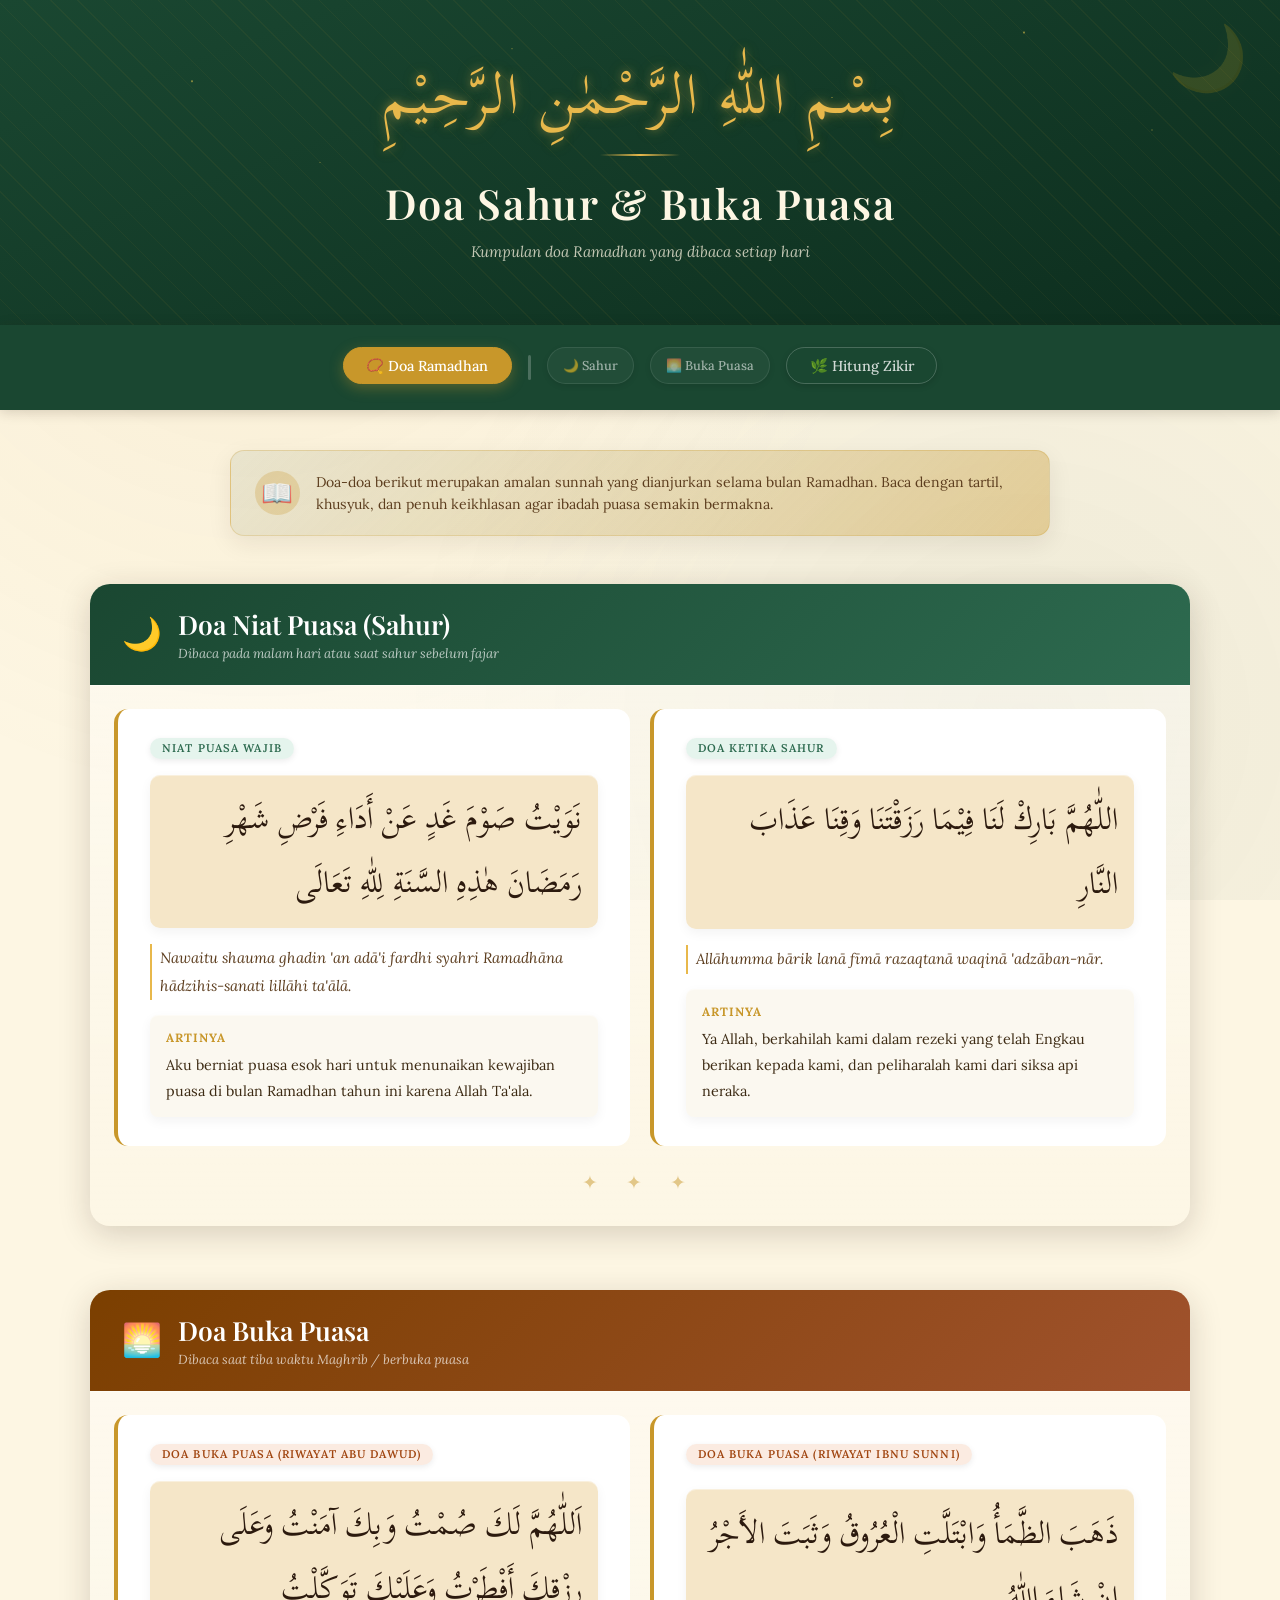
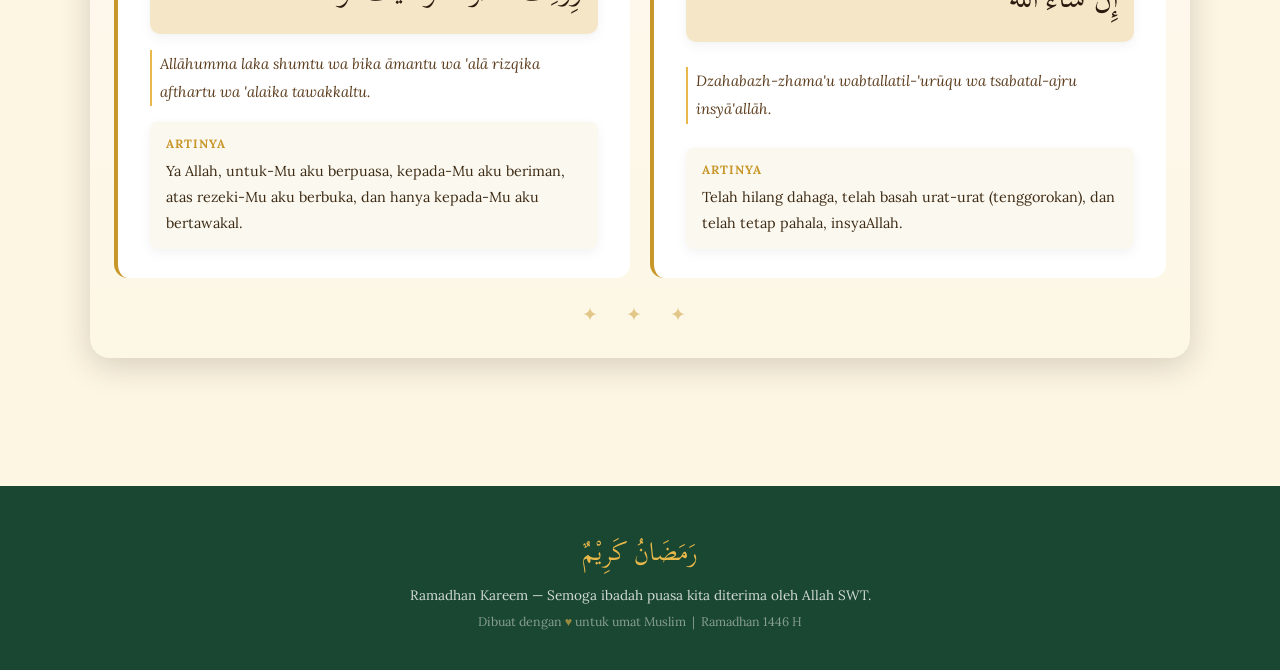
==== commit 9cfa48ea: "setup navbar" ====
--- a/index.html
+++ b/index.html
@@ -21,9 +21,12 @@
 
     
 
-    <nav class="nav-tabs" aria-label="Navigasi doa">
-      <a href="#sahur">🌙 Doa Sahur</a>
-      <a href="#buka">🌅 Doa Buka Puasa</a>
+    <nav class="nav-tabs" aria-label="Navigasi Halaman">
+      <a href="index.html" class="active">📿 Doa Ramadhan</a>
+      <span class="nav-sep" aria-hidden="true"></span>
+      <a href="#sahur" class="nav-sub">🌙 Sahur</a>
+      <a href="#buka" class="nav-sub">🌅 Buka Puasa</a>
+      <a href="zikir.html">🌿 Hitung Zikir</a>
     </nav>
 
     <main>
--- a/public/css/style.css
+++ b/public/css/style.css
@@ -203,22 +203,32 @@
   box-shadow: 0 4px 14px rgba(200, 151, 42, 0.35);
 }
 
-.nav-tabs--sub {
-  background: linear-gradient(to bottom, #1a4731 0%, #163d2a 100%);
-  padding: .75rem 1rem;
-  gap: .75rem;
-  box-shadow: 0 4px 12px var(--shadow);
-  position: sticky;
-  top: 64px;
-}
-
-.nav-tabs--sub a {
-  font-size: .82rem;
-  padding: .35rem 1rem;
-  opacity: .8;
-}
-
-
+.nav-sep {
+  width: 3px;
+  height: 25px;
+  background: rgba(255, 255, 255, 0.22);
+  border-radius: 2px;
+  align-self: center;
+  flex-shrink: 0;
+}
+
+.nav-tabs a.nav-sub {
+  font-size: 0.8rem;
+  padding: 0.38rem 0.95rem;
+  opacity: 0.72;
+  border-color: rgba(255, 255, 255, 0.13);
+  background: rgba(255, 255, 255, 0.05);
+}
+
+.nav-tabs a.nav-sub:hover {
+  opacity: 1;
+  background: rgba(255, 255, 255, 0.1);
+  border-color: rgba(255, 255, 255, 0.3);
+  color: #fff;
+  box-shadow: none;
+}
+
+main {
   position: relative;
   z-index: 1;
   margin: 0 auto;
@@ -483,7 +493,18 @@
 }
 
 @media (max-width: 768px) {
-
+  .nav-sep {
+    display: none;
+  }
+  .nav-tabs {
+    gap: 0.5rem;
+    flex-wrap: wrap;
+    padding: 0.9rem 0.75rem;
+  }
+  .nav-tabs a.nav-sub {
+    font-size: 0.72rem;
+    padding: 0.32rem 0.7rem;
+  }
   .doa-grid {
     grid-template-columns: 1fr;
   }
@@ -519,4 +540,4 @@
     opacity: 1;
     transform: translateY(0);
   }
-}y+}
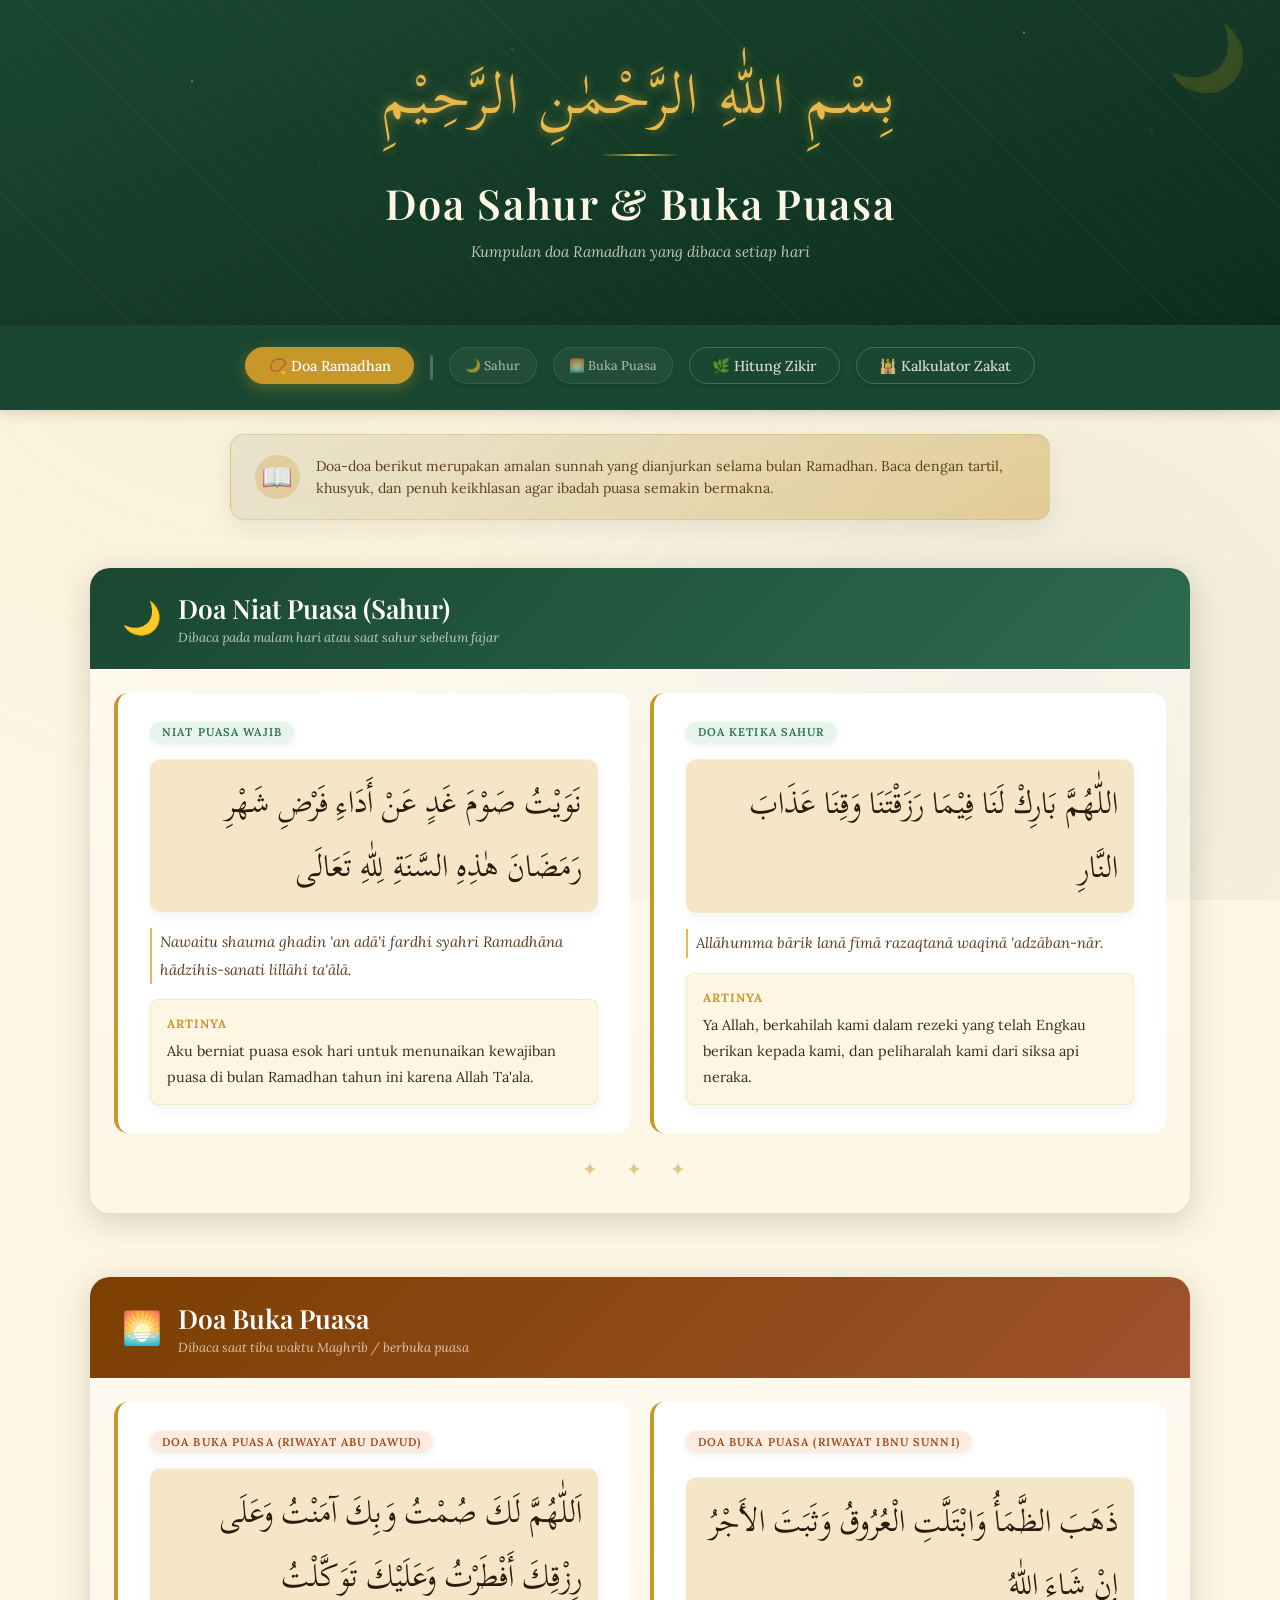
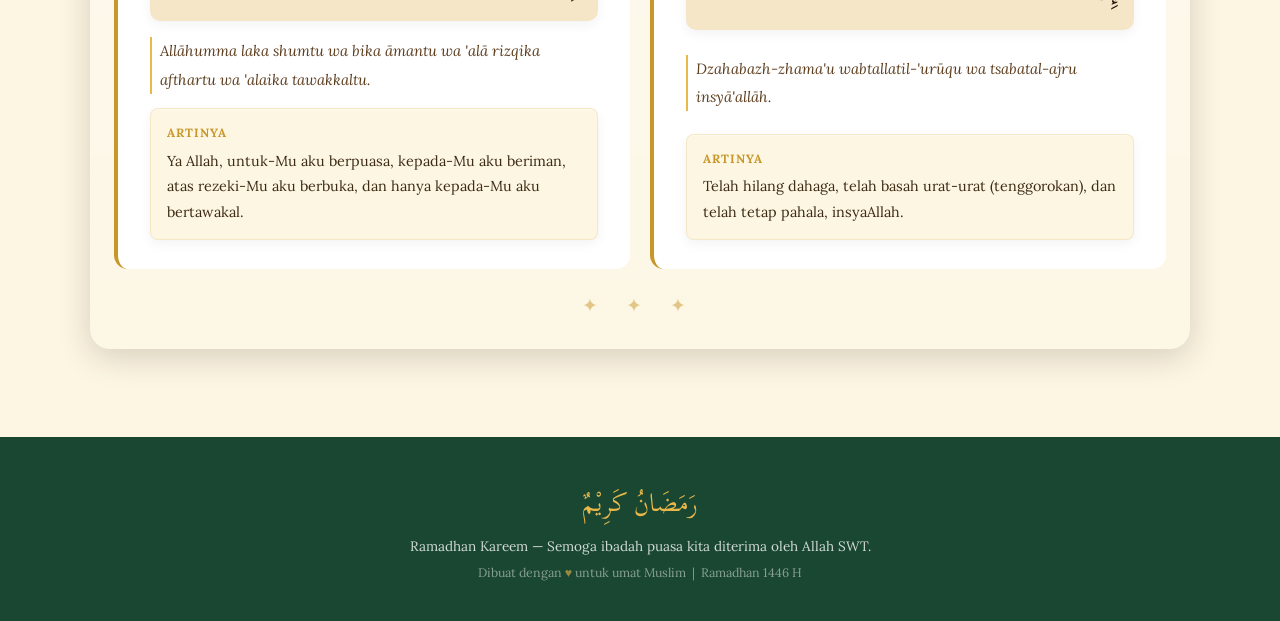
==== commit 4ed73d60: "add header and nav on zakat page" ====
--- a/index.html
+++ b/index.html
@@ -19,14 +19,13 @@
       <p class="subtitle">Kumpulan doa Ramadhan yang dibaca setiap hari</p>
     </header>
 
-    
-
     <nav class="nav-tabs" aria-label="Navigasi Halaman">
       <a href="index.html" class="active">📿 Doa Ramadhan</a>
       <span class="nav-sep" aria-hidden="true"></span>
       <a href="#sahur" class="nav-sub">🌙 Sahur</a>
       <a href="#buka" class="nav-sub">🌅 Buka Puasa</a>
       <a href="zikir.html">🌿 Hitung Zikir</a>
+      <a href="zakat.html">🕌 Kalkulator Zakat</a>
     </nav>
 
     <main>
--- a/public/css/style.css
+++ b/public/css/style.css
@@ -232,7 +232,7 @@
   position: relative;
   z-index: 1;
   margin: 0 auto;
-  padding: 2.5rem 1.25rem 4rem;
+  padding: 1.5rem;
   display: flex;
   flex-direction: column;
   gap: 3rem;
@@ -427,9 +427,10 @@
   font-size: 0.9rem;
   color: #3d2b14;
   line-height: 1.8;
-  background: rgba(200, 151, 42, 0.07);
+  background: var(--cream);
   border-radius: 8px;
-  padding: 0.75rem 1rem;
+  padding: 0.80rem 1rem;
+  border: 1px solid rgba(200, 151, 42, 0.15);
   box-shadow:
     inset 0 1px 0 rgba(255, 255, 255, 0.4),
     0 4px 12px rgba(0, 0, 0, 0.05);
@@ -493,6 +494,9 @@
 }
 
 @media (max-width: 768px) {
+  main {
+    padding: 0.80rem;
+  }
   .nav-sep {
     display: none;
   }
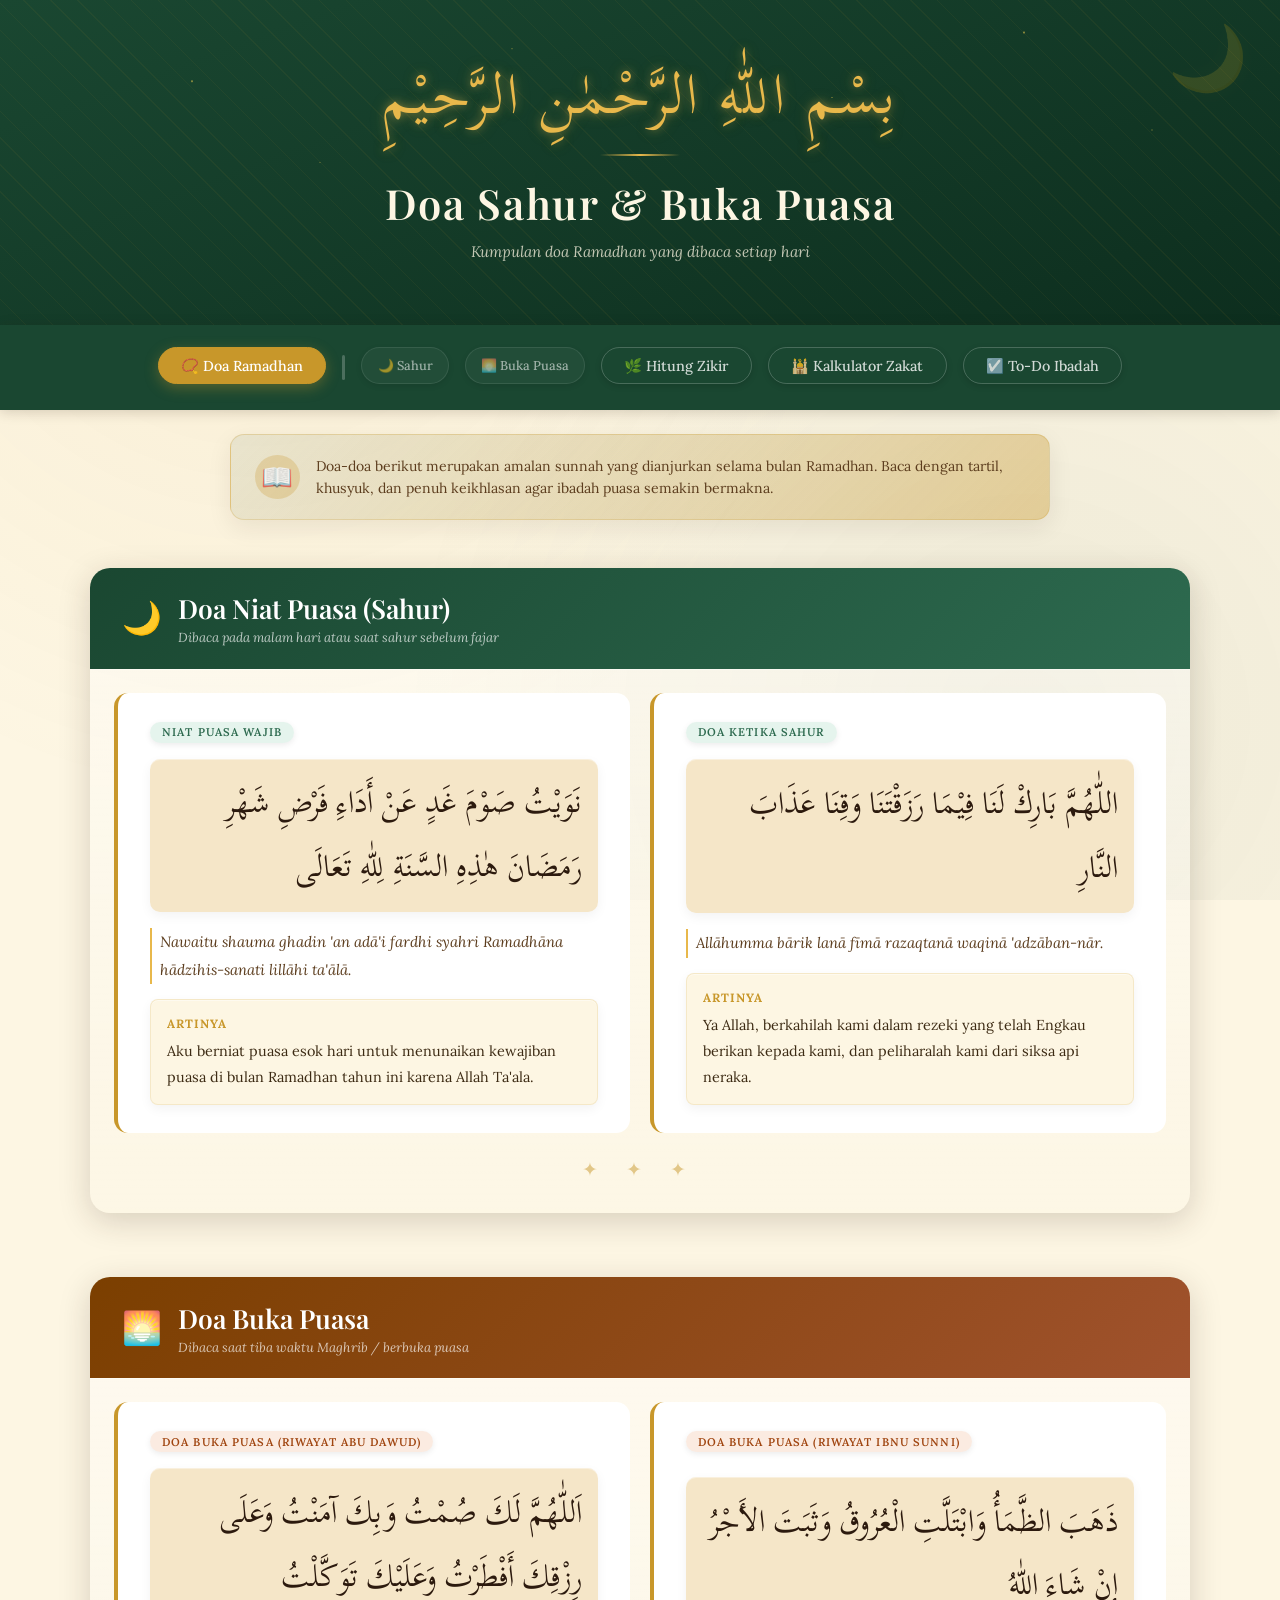
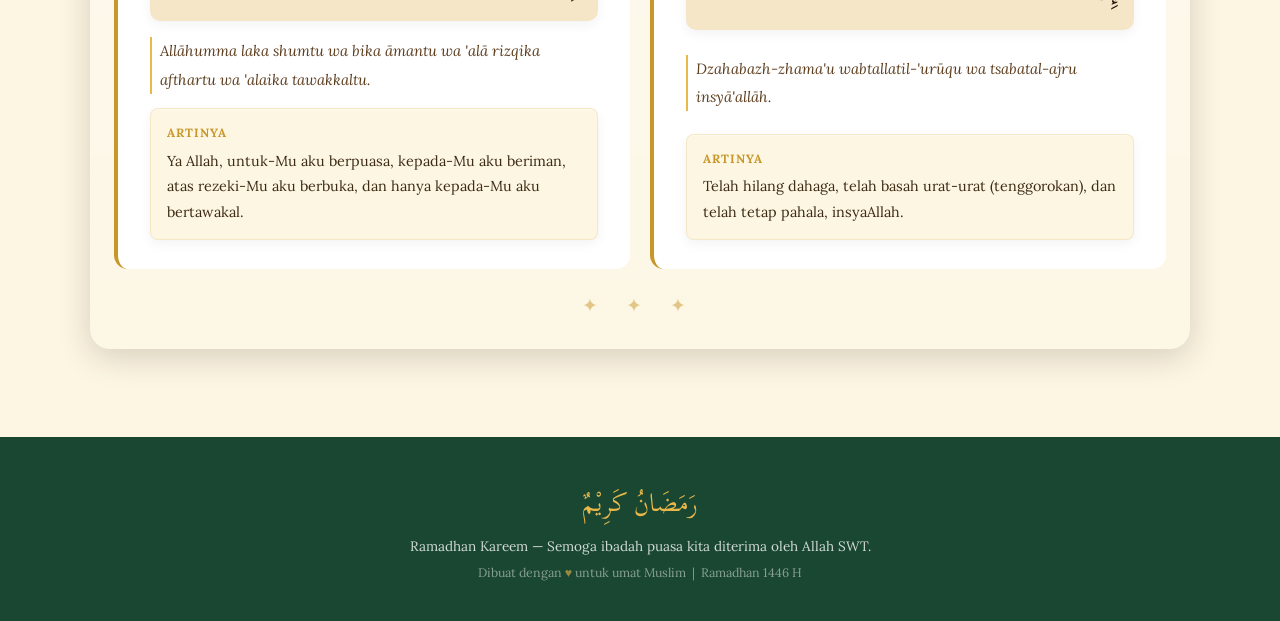
==== commit 8df1a8dc: "setup todo list misi 4" ====
--- a/index.html
+++ b/index.html
@@ -26,6 +26,7 @@
       <a href="#buka" class="nav-sub">🌅 Buka Puasa</a>
       <a href="zikir.html">🌿 Hitung Zikir</a>
       <a href="zakat.html">🕌 Kalkulator Zakat</a>
+      <a href="todo.html">☑️ To-Do Ibadah</a>
     </nav>
 
     <main>
